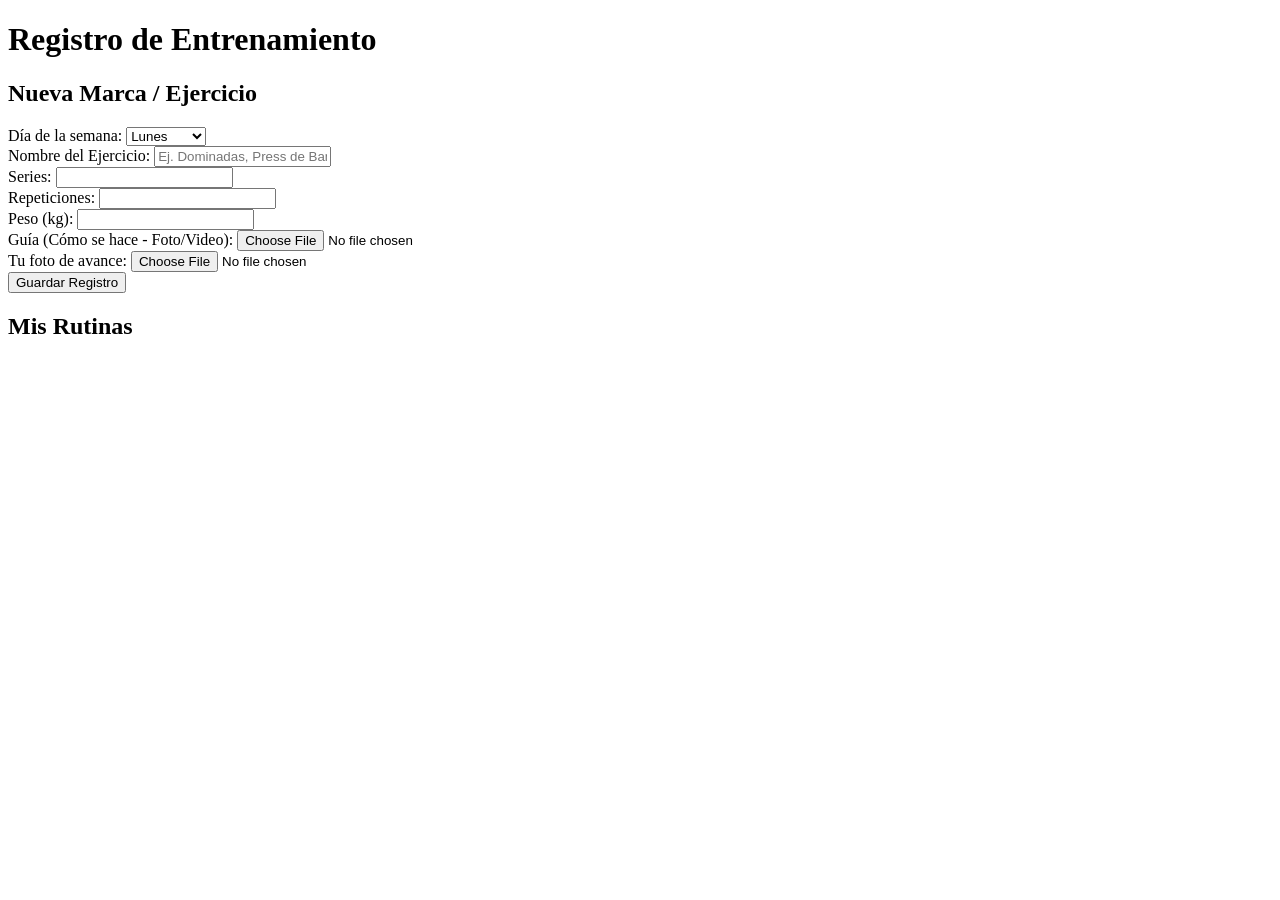
==== GYMTest1/index.html @ 265e3d38 "Crear index.html" ====
<!DOCTYPE html>
<html lang="es">
<head>
    <meta charset="UTF-8">
    <meta name="viewport" content="width=device-width, initial-scale=1.0">
    <title>Mi Diario de Entrenamiento</title>
    <link rel="stylesheet" href="style.css">
</head>
<body>
    <div class="container">
        <h1>Registro de Entrenamiento</h1>

        <!-- Formulario de Ingreso -->
        <section class="form-section">
            <h2>Nueva Marca / Ejercicio</h2>
            <form id="workout-form">
                <div class="input-group">
                    <label for="day">Día de la semana:</label>
                    <select id="day" required>
                        <option value="Lunes">Lunes</option>
                        <option value="Martes">Martes</option>
                        <option value="Miércoles">Miércoles</option>
                        <option value="Jueves">Jueves</option>
                        <option value="Viernes">Viernes</option>
                        <option value="Sábado">Sábado</option>
                        <option value="Domingo">Domingo</option>
                    </select>
                </div>
                
                <div class="input-group">
                    <label for="exercise">Nombre del Ejercicio:</label>
                    <input type="text" id="exercise" placeholder="Ej. Dominadas, Press de Banca..." required>
                </div>

                <div class="stats-group">
                    <div class="input-group">
                        <label for="sets">Series:</label>
                        <input type="number" id="sets" min="1" required>
                    </div>
                    <div class="input-group">
                        <label for="reps">Repeticiones:</label>
                        <input type="number" id="reps" min="1" required>
                    </div>
                    <div class="input-group">
                        <label for="weight">Peso (kg):</label>
                        <input type="number" id="weight" step="0.5" min="0" required>
                    </div>
                </div>

                <div class="media-group">
                    <div class="input-group">
                        <label for="guide-media">Guía (Cómo se hace - Foto/Video):</label>
                        <input type="file" id="guide-media" accept="image/*,video/*">
                    </div>
                    <div class="input-group">
                        <label for="progress-media">Tu foto de avance:</label>
                        <input type="file" id="progress-media" accept="image/*">
                    </div>
                </div>

                <button type="submit">Guardar Registro</button>
            </form>
        </section>

        <!-- Lista de Registros -->
        <section class="records-section">
            <h2>Mis Rutinas</h2>
            <div id="records-list" class="records-grid"></div>
        </section>
    </div>

    <script src="app.js"></script>
</body>
</html>
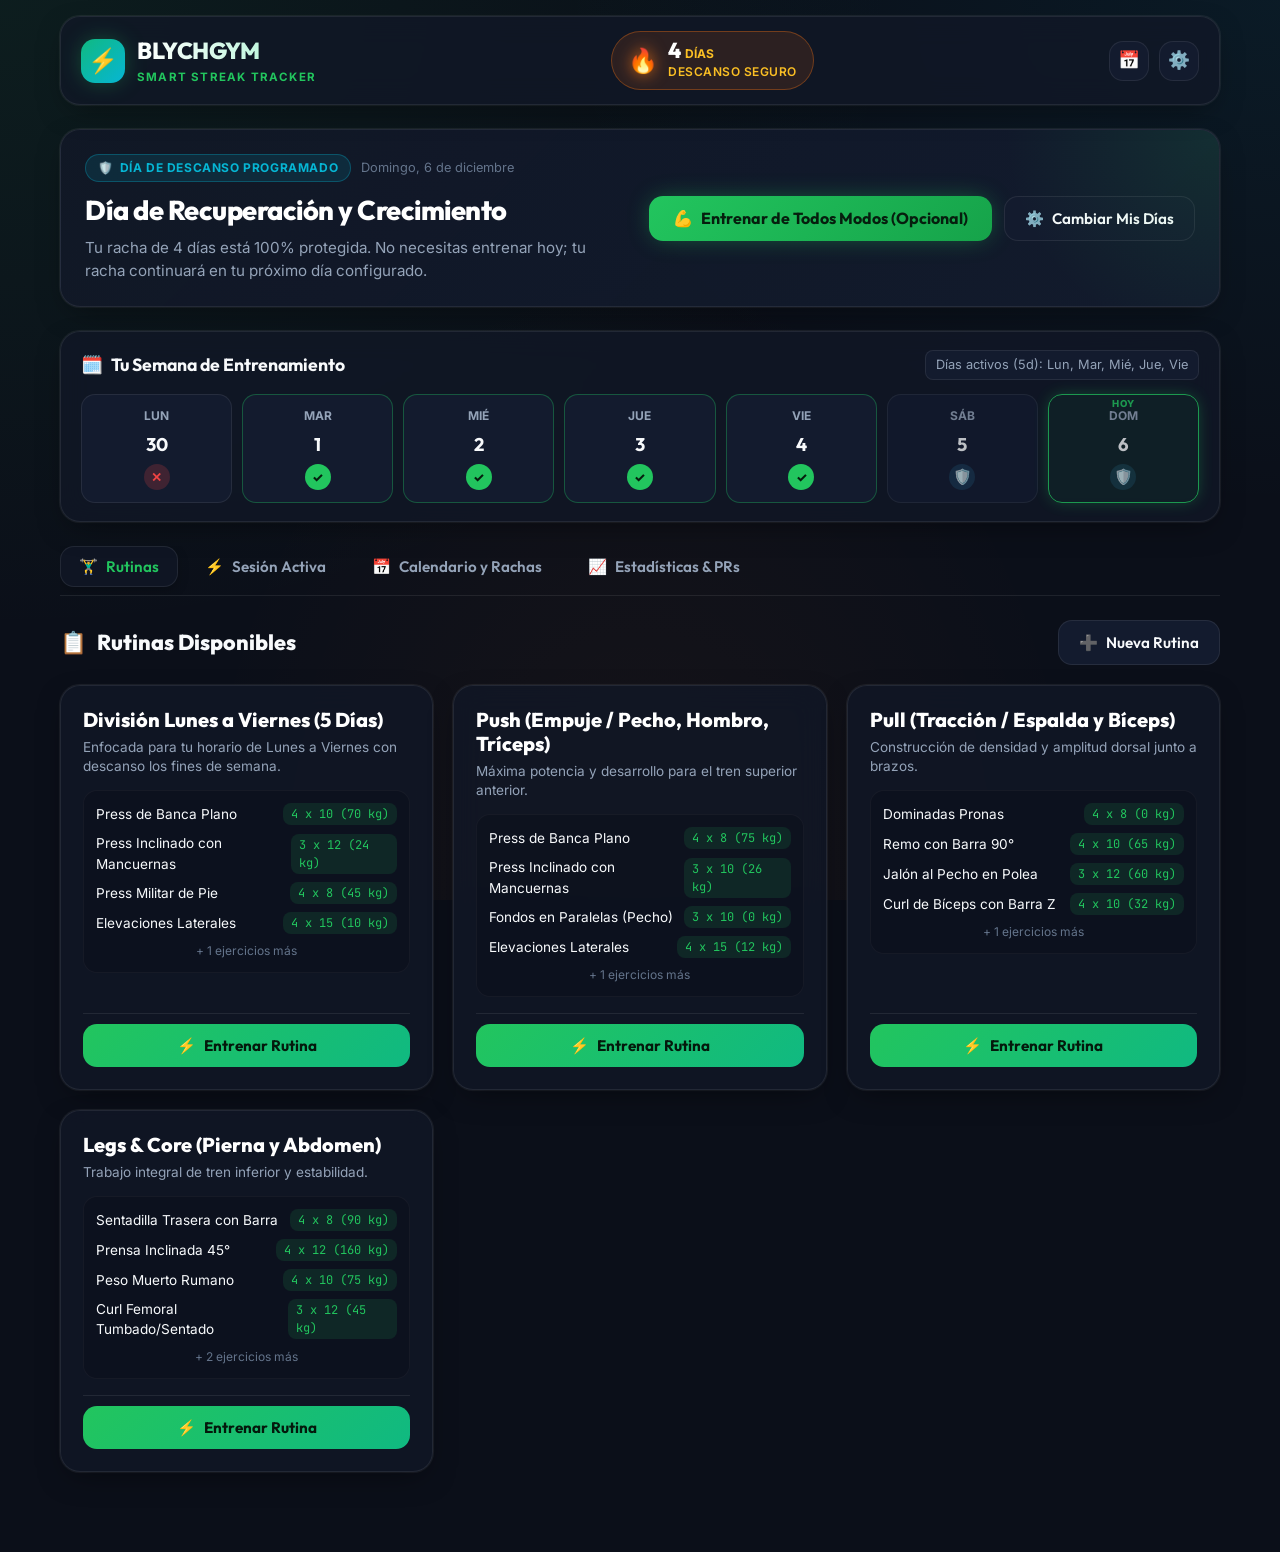
==== commit d4646da8: "Add files via upload" ====
--- a/GYMTest1/index.html
+++ b/GYMTest1/index.html
@@ -1,74 +1,571 @@
 <!DOCTYPE html>
 <html lang="es">
 <head>
-    <meta charset="UTF-8">
-    <meta name="viewport" content="width=device-width, initial-scale=1.0">
-    <title>Mi Diario de Entrenamiento</title>
-    <link rel="stylesheet" href="style.css">
+  <meta charset="UTF-8">
+  <meta name="viewport" content="width=device-width, initial-scale=1.0">
+  <title>BlychGym - Registro de Entrenamientos y Rachas Personalizadas</title>
+  <meta name="description" content="BlychGym: Tu app de seguimiento de entrenamientos con sistema de rachas inteligentes que solo cuentan tus días programados sin penalizar tus descansos.">
+  <meta name="theme-color" content="#0b0f19">
+
+  <!-- Estilos del Sistema de Diseño -->
+  <link rel="stylesheet" href="css/style.css">
+  <link rel="stylesheet" href="css/components.css">
 </head>
 <body>
-    <div class="container">
-        <h1>Registro de Entrenamiento</h1>
-
-        <!-- Formulario de Ingreso -->
-        <section class="form-section">
-            <h2>Nueva Marca / Ejercicio</h2>
-            <form id="workout-form">
-                <div class="input-group">
-                    <label for="day">Día de la semana:</label>
-                    <select id="day" required>
-                        <option value="Lunes">Lunes</option>
-                        <option value="Martes">Martes</option>
-                        <option value="Miércoles">Miércoles</option>
-                        <option value="Jueves">Jueves</option>
-                        <option value="Viernes">Viernes</option>
-                        <option value="Sábado">Sábado</option>
-                        <option value="Domingo">Domingo</option>
-                    </select>
-                </div>
-                
-                <div class="input-group">
-                    <label for="exercise">Nombre del Ejercicio:</label>
-                    <input type="text" id="exercise" placeholder="Ej. Dominadas, Press de Banca..." required>
-                </div>
-
-                <div class="stats-group">
-                    <div class="input-group">
-                        <label for="sets">Series:</label>
-                        <input type="number" id="sets" min="1" required>
-                    </div>
-                    <div class="input-group">
-                        <label for="reps">Repeticiones:</label>
-                        <input type="number" id="reps" min="1" required>
-                    </div>
-                    <div class="input-group">
-                        <label for="weight">Peso (kg):</label>
-                        <input type="number" id="weight" step="0.5" min="0" required>
-                    </div>
-                </div>
-
-                <div class="media-group">
-                    <div class="input-group">
-                        <label for="guide-media">Guía (Cómo se hace - Foto/Video):</label>
-                        <input type="file" id="guide-media" accept="image/*,video/*">
-                    </div>
-                    <div class="input-group">
-                        <label for="progress-media">Tu foto de avance:</label>
-                        <input type="file" id="progress-media" accept="image/*">
-                    </div>
-                </div>
-
-                <button type="submit">Guardar Registro</button>
-            </form>
-        </section>
-
-        <!-- Lista de Registros -->
-        <section class="records-section">
-            <h2>Mis Rutinas</h2>
-            <div id="records-list" class="records-grid"></div>
-        </section>
+
+  <div class="app-container">
+
+    <!-- ==========================================================================
+         Barra Superior de Navegación & Racha
+         ========================================================================== -->
+    <header class="header-bar">
+      <a href="#" class="brand-wrapper" id="brandHomeLink" title="BlychGym">
+        <div class="brand-icon">⚡</div>
+        <div>
+          <div class="brand-title">BLYCH<span style="color: var(--lime-primary);">GYM</span></div>
+          <div class="brand-tag">Smart Streak Tracker</div>
+        </div>
+      </a>
+
+      <!-- Widget de Racha Destacado -->
+      <div class="header-streak-badge" id="headerStreakBadge" title="Ver detalles de tu racha y días configurados">
+        <span class="flame-icon-animated">🔥</span>
+        <div style="display: flex; flex-direction: column; align-items: flex-start;">
+          <div style="display: flex; align-items: baseline; gap: 4px;">
+            <span class="streak-number" id="streakCountHeader">0</span>
+            <span style="font-size: 0.75rem; color: var(--fire-yellow); font-weight: 700;">DÍAS</span>
+          </div>
+          <span class="streak-label" id="streakLabelHeader">Racha Activa</span>
+        </div>
+      </div>
+
+      <!-- Botones de Acción Rápida -->
+      <div class="header-actions">
+        <button class="btn-icon" id="btnOpenScheduleModal" title="Configurar Horario de Entrenamiento">
+          📅
+        </button>
+        <button class="btn-icon" id="btnOpenSettingsModal" title="Ajustes y Respaldo de Datos">
+          ⚙️
+        </button>
+      </div>
+    </header>
+
+    <!-- ==========================================================================
+         Banner Hero: Estado del Día de Hoy
+         ========================================================================== -->
+    <section class="hero-status-banner" id="heroStatusBanner">
+      <div class="banner-grid">
+        <div>
+          <div class="today-meta">
+            <span class="badge-pill" id="todayStatusBadge">Cargando...</span>
+            <span style="font-size: 0.8rem; color: var(--text-muted);" id="todayDateReadable">--</span>
+          </div>
+          <h1 class="today-headline" id="todayHeadline">¡Prepárate para entrenar!</h1>
+          <p class="today-subtext" id="todayExplanation">
+            Tu racha se basa en tus días configurados. Los días de descanso no rompen tu racha.
+          </p>
+        </div>
+
+        <div class="banner-actions">
+          <button class="btn-primary" id="btnHeroQuickStart">
+            <span>⚡</span> Iniciar Entrenamiento de Hoy
+          </button>
+          <button class="btn-secondary" id="btnQuickConfigDays">
+            <span>⚙️</span> Cambiar Mis Días
+          </button>
+        </div>
+      </div>
+    </section>
+
+    <!-- ==========================================================================
+         Tira Semanal Dinámica (Weekly Glance)
+         ========================================================================== -->
+    <section class="week-strip-card">
+      <div class="week-strip-header">
+        <div class="week-title">
+          <span>🗓️</span> Tu Semana de Entrenamiento
+        </div>
+        <div class="week-schedule-info" id="weekScheduleInfo">
+          Configurado: Lun a Vie
+        </div>
+      </div>
+      <div class="week-days-grid" id="weekDaysContainer">
+        <!-- Renderizado dinámicamente por JavaScript -->
+      </div>
+    </section>
+
+    <!-- ==========================================================================
+         Pestañas Principales (Tabs)
+         ========================================================================== -->
+    <nav class="tabs-navigation" aria-label="Secciones de BlychGym">
+      <button class="tab-button active" data-tab="tab-routines">
+        <span>🏋️‍♂️</span> Rutinas
+      </button>
+      <button class="tab-button" data-tab="tab-active-session" id="tabBtnActiveSession">
+        <span>⚡</span> Sesión Activa <span id="activeSessionIndicator" style="display:none; color: var(--lime-primary);">●</span>
+      </button>
+      <button class="tab-button" data-tab="tab-calendar">
+        <span>📅</span> Calendario y Rachas
+      </button>
+      <button class="tab-button" data-tab="tab-stats">
+        <span>📈</span> Estadísticas & PRs
+      </button>
+    </nav>
+
+    <!-- ==========================================================================
+         VISTA 1: Rutinas y Catálogo
+         ========================================================================== -->
+    <main class="tab-panel active" id="tab-routines">
+      <div class="routines-header">
+        <h2 class="section-title"><span>📋</span> Rutinas Disponibles</h2>
+        <button class="btn-secondary" id="btnOpenNewRoutineModal">
+          <span>➕</span> Nueva Rutina
+        </button>
+      </div>
+
+      <div class="routines-grid" id="routinesContainer">
+        <!-- Rutinas inyectadas dinámicamente -->
+      </div>
+    </main>
+
+    <!-- ==========================================================================
+         VISTA 2: Modo Entrenamiento Activo (Live Session)
+         ========================================================================== -->
+    <section class="tab-panel" id="tab-active-session">
+      <div id="noActiveSessionView" style="text-align: center; padding: 60px 20px; background: var(--bg-card); border-radius: var(--radius-lg); border: 1px solid var(--border-glass);">
+        <div style="font-size: 3.5rem; margin-bottom: 12px;">🏋️</div>
+        <h2 style="font-family: var(--font-heading); font-size: 1.5rem; margin-bottom: 8px;">No hay ningún entrenamiento activo</h2>
+        <p style="color: var(--text-secondary); max-width: 480px; margin: 0 auto 20px auto;">
+          Selecciona una de tus rutinas o inicia una sesión libre para registrar tus series, pesos y sumar a tu racha de hoy.
+        </p>
+        <button class="btn-primary" id="btnStartQuickFreeSession">
+          <span>⚡</span> Comenzar Sesión Rápida
+        </button>
+      </div>
+
+      <div class="active-session-container" id="activeSessionView" style="display: none;">
+        <!-- Cabecera de la Sesión en Vivo -->
+        <div class="active-session-header">
+          <div class="active-session-title-wrap">
+            <span class="active-session-badge"><span>●</span> EN PROGRESO</span>
+            <h2 class="active-session-name" id="activeSessionRoutineName">Push Day</h2>
+          </div>
+
+          <div class="session-live-timer" id="sessionLiveTimerDisplay">
+            <span>⏱️</span> <span id="sessionTimerText">00:00</span>
+          </div>
+        </div>
+
+        <!-- Widget de Temporizador de Descanso (Rest Timer) -->
+        <div class="rest-timer-box" id="restTimerBox">
+          <div class="rest-timer-display">
+            <div style="font-size: 1.8rem;">⏳</div>
+            <div>
+              <div style="font-size: 0.75rem; color: var(--cyan-primary); font-weight: 700; text-transform: uppercase;">Descanso Entre Series</div>
+              <div class="rest-timer-val" id="restTimerDisplay">01:30</div>
+            </div>
+          </div>
+
+          <div class="rest-timer-controls">
+            <button class="btn-timer-preset" data-seconds="60">60s</button>
+            <button class="btn-timer-preset" data-seconds="90">90s</button>
+            <button class="btn-timer-preset" data-seconds="120">120s</button>
+            <button class="btn-secondary" id="btnStartRestTimer" style="padding: 6px 14px; font-size: 0.85rem;">
+              ▶️ Iniciar
+            </button>
+            <button class="btn-icon" id="btnSkipRestTimer" title="Saltar descanso" style="width: 34px; height: 34px;">
+              ⏹️
+            </button>
+            <button class="btn-icon" id="btnToggleSound" title="Sonido de alerta" style="width: 34px; height: 34px;">
+              🔔
+            </button>
+          </div>
+        </div>
+
+        <!-- Lista de Ejercicios de la Sesión -->
+        <div id="activeExercisesList" style="display: flex; flex-direction: column; gap: 16px;">
+          <!-- Inyectado por JS -->
+        </div>
+
+        <!-- Acciones Inferiores de Sesión Activa -->
+        <div class="active-session-bottom-bar">
+          <button class="btn-secondary" id="btnAddExerciseToSession">
+            <span>➕</span> Añadir Ejercicio a la Sesión
+          </button>
+          <div style="display: flex; gap: 10px;">
+            <button class="btn-secondary" id="btnCancelSession" style="color: var(--status-missed);">
+              Cancelar
+            </button>
+            <button class="btn-primary" id="btnFinishSession">
+              <span>🏆</span> Finalizar Entrenamiento
+            </button>
+          </div>
+        </div>
+      </div>
+    </section>
+
+    <!-- ==========================================================================
+         VISTA 3: Calendario Interactivo y Rachas
+         ========================================================================== -->
+    <section class="tab-panel" id="tab-calendar">
+      <!-- Tarjetas Resumen de Métricas -->
+      <div class="stats-summary-grid">
+        <div class="stat-card">
+          <div class="stat-icon-wrapper" style="background: var(--fire-soft); color: var(--fire-primary);">
+            🔥
+          </div>
+          <div class="stat-info">
+            <span class="stat-label">Racha Actual</span>
+            <span class="stat-value" id="statsCurrentStreak">0</span>
+            <span class="stat-subtext">Días programados consecutivos</span>
+          </div>
+        </div>
+
+        <div class="stat-card">
+          <div class="stat-icon-wrapper" style="background: rgba(234, 179, 8, 0.15); color: #eab308;">
+            🏆
+          </div>
+          <div class="stat-info">
+            <span class="stat-label">Récord Histórico</span>
+            <span class="stat-value" id="statsBestStreak">0</span>
+            <span class="stat-subtext">Mejor racha alcanzada</span>
+          </div>
+        </div>
+
+        <div class="stat-card">
+          <div class="stat-icon-wrapper" style="background: var(--lime-soft); color: var(--lime-primary);">
+            📊
+          </div>
+          <div class="stat-info">
+            <span class="stat-label">Cumplimiento (30D)</span>
+            <span class="stat-value" id="statsComplianceRate">0%</span>
+            <span class="stat-subtext">De tus días configurados</span>
+          </div>
+        </div>
+
+        <div class="stat-card">
+          <div class="stat-icon-wrapper" style="background: var(--cyan-soft); color: var(--cyan-primary);">
+            💪
+          </div>
+          <div class="stat-info">
+            <span class="stat-label">Total Sesiones</span>
+            <span class="stat-value" id="statsTotalSessions">0</span>
+            <span class="stat-subtext">Entrenamientos registrados</span>
+          </div>
+        </div>
+      </div>
+
+      <!-- Calendario Mensual -->
+      <div class="calendar-widget">
+        <div class="calendar-header">
+          <button class="calendar-nav-btn" id="btnPrevMonth" title="Mes Anterior">◀</button>
+          <div class="calendar-month-title" id="calendarMonthTitle">Septiembre 2026</div>
+          <button class="calendar-nav-btn" id="btnNextMonth" title="Mes Siguiente">▶</button>
+        </div>
+
+        <div class="calendar-weekdays-row">
+          <div class="calendar-weekday-th">Lun</div>
+          <div class="calendar-weekday-th">Mar</div>
+          <div class="calendar-weekday-th">Mié</div>
+          <div class="calendar-weekday-th">Jue</div>
+          <div class="calendar-weekday-th">Vie</div>
+          <div class="calendar-weekday-th">Sáb</div>
+          <div class="calendar-weekday-th">Dom</div>
+        </div>
+
+        <div class="calendar-days-grid" id="calendarDaysGrid">
+          <!-- Celdas del calendario inyectadas dinámicamente -->
+        </div>
+
+        <div class="calendar-legend">
+          <div class="legend-item">
+            <div class="legend-dot completed"></div>
+            <span>Entrenado</span>
+          </div>
+          <div class="legend-item">
+            <div class="legend-dot rest"></div>
+            <span>Descanso Programado (Protegido)</span>
+          </div>
+          <div class="legend-item">
+            <div class="legend-dot missed"></div>
+            <span>Día Programado No Asistido</span>
+          </div>
+          <div class="legend-item">
+            <div class="legend-dot today"></div>
+            <span>Hoy</span>
+          </div>
+        </div>
+      </div>
+
+      <!-- Historial Reciente de Sesiones -->
+      <div style="margin-top: 30px;">
+        <h3 class="section-title"><span>📜</span> Historial de Entrenamientos</h3>
+        <div class="history-feed" id="historyFeedContainer">
+          <!-- Inyectado por JS -->
+        </div>
+      </div>
+    </section>
+
+    <!-- ==========================================================================
+         VISTA 4: Estadísticas y Récords Personales (PRs)
+         ========================================================================== -->
+    <section class="tab-panel" id="tab-stats">
+      <div class="routines-header">
+        <h2 class="section-title"><span>🏆</span> Récords Personales (PRs)</h2>
+      </div>
+
+      <div class="routines-grid" id="prCardsContainer">
+        <!-- Renderizado dinámicamente -->
+      </div>
+
+      <div style="margin-top: 30px; background: var(--bg-card); border: 1px solid var(--border-glass); border-radius: var(--radius-lg); padding: 24px;">
+        <h3 style="font-family: var(--font-heading); font-size: 1.2rem; margin-bottom: 12px; color: var(--text-white);">
+          🛡️ Cómo Funciona la Protección de tu Racha
+        </h3>
+        <div style="color: var(--text-secondary); font-size: 0.92rem; line-height: 1.6; display: flex; flex-direction: column; gap: 10px;">
+          <p>
+            • <strong>Días de tu Horario:</strong> Tú marcas los días específicos de la semana que te comprometes a ir al gimnasio (ejemplo: <em>Lunes a Viernes</em>).
+          </p>
+          <p>
+            • <strong>Días de Descanso Protegidos:</strong> Cualquier día fuera de tu horario (ejemplo: <em>Sábado y Domingo</em>) es considerado un día de recuperación física. Tu racha se congela intacta y NO se pierde.
+          </p>
+          <p>
+            • <strong>Continuidad Consecutiva:</strong> Al entrenar el Viernes (Día 5) y luego volver el Lunes (Día 6), tu racha suma consecutivamente sin interrupción.
+          </p>
+          <p>
+            • <strong>Días Perdidos:</strong> Si llega un día configurado (ej. Miércoles) y termina el día sin registrar sesión, la racha se reinicia para mantenerte motivado y disciplinado.
+          </p>
+        </div>
+      </div>
+    </section>
+
+  </div> <!-- /app-container -->
+
+  <!-- ==========================================================================
+       MODAL 1: Configuración del Horario de Entrenamiento (Días Objetivo)
+       ========================================================================== -->
+  <div class="modal-overlay" id="modalSchedule">
+    <div class="modal-content">
+      <div class="modal-header">
+        <h2 class="modal-title"><span>📅</span> Configurar Horario</h2>
+        <button class="modal-close-btn" data-close-modal="modalSchedule">&times;</button>
+      </div>
+
+      <p style="font-size: 0.88rem; color: var(--text-secondary); margin-bottom: 16px;">
+        Selecciona los días de la semana que vas al gimnasio. Tu racha <strong>únicamente contará estos días consecutivos</strong> y los demás serán descanso protegido.
+      </p>
+
+      <form id="formScheduleSettings">
+        <div class="form-group">
+          <label class="form-label">Días de Entrenamiento Semanales</label>
+          <div class="days-selector-grid">
+            <div>
+              <input type="checkbox" id="day-1" class="day-pill-checkbox" value="1" checked>
+              <label for="day-1" class="day-pill-label">
+                <span class="day-pill-code">L</span>
+                <span class="day-pill-sub">Lun</span>
+              </label>
+            </div>
+            <div>
+              <input type="checkbox" id="day-2" class="day-pill-checkbox" value="2" checked>
+              <label for="day-2" class="day-pill-label">
+                <span class="day-pill-code">M</span>
+                <span class="day-pill-sub">Mar</span>
+              </label>
+            </div>
+            <div>
+              <input type="checkbox" id="day-3" class="day-pill-checkbox" value="3" checked>
+              <label for="day-3" class="day-pill-label">
+                <span class="day-pill-code">X</span>
+                <span class="day-pill-sub">Mié</span>
+              </label>
+            </div>
+            <div>
+              <input type="checkbox" id="day-4" class="day-pill-checkbox" value="4" checked>
+              <label for="day-4" class="day-pill-label">
+                <span class="day-pill-code">J</span>
+                <span class="day-pill-sub">Jue</span>
+              </label>
+            </div>
+            <div>
+              <input type="checkbox" id="day-5" class="day-pill-checkbox" value="5" checked>
+              <label for="day-5" class="day-pill-label">
+                <span class="day-pill-code">V</span>
+                <span class="day-pill-sub">Vie</span>
+              </label>
+            </div>
+            <div>
+              <input type="checkbox" id="day-6" class="day-pill-checkbox" value="6">
+              <label for="day-6" class="day-pill-label">
+                <span class="day-pill-code">S</span>
+                <span class="day-pill-sub">Sáb</span>
+              </label>
+            </div>
+            <div>
+              <input type="checkbox" id="day-7" class="day-pill-checkbox" value="7">
+              <label for="day-7" class="day-pill-label">
+                <span class="day-pill-code">D</span>
+                <span class="day-pill-sub">Dom</span>
+              </label>
+            </div>
+          </div>
+        </div>
+
+        <div style="display: flex; gap: 8px; margin-bottom: 20px;">
+          <button type="button" class="btn-secondary" id="btnPresetMonFri" style="font-size: 0.8rem; padding: 6px 10px;">
+            Lunes a Viernes (5d)
+          </button>
+          <button type="button" class="btn-secondary" id="btnPresetMonWedFri" style="font-size: 0.8rem; padding: 6px 10px;">
+            Lun - Mié - Vie (3d)
+          </button>
+          <button type="button" class="btn-secondary" id="btnPresetAllDays" style="font-size: 0.8rem; padding: 6px 10px;">
+            Todos los Días (7d)
+          </button>
+        </div>
+
+        <div style="display: flex; justify-content: flex-end; gap: 10px;">
+          <button type="button" class="btn-secondary" data-close-modal="modalSchedule">Cancelar</button>
+          <button type="submit" class="btn-primary">Guardar Horario</button>
+        </div>
+      </form>
     </div>
-
-    <script src="app.js"></script>
+  </div>
+
+  <!-- ==========================================================================
+       MODAL 2: Preferencias y Respaldo
+       ========================================================================== -->
+  <div class="modal-overlay" id="modalSettings">
+    <div class="modal-content">
+      <div class="modal-header">
+        <h2 class="modal-title"><span>⚙️</span> Ajustes & Datos</h2>
+        <button class="modal-close-btn" data-close-modal="modalSettings">&times;</button>
+      </div>
+
+      <div class="form-group">
+        <label class="form-label">Unidad de Peso</label>
+        <select class="form-select" id="selectWeightUnit">
+          <option value="kg">Kilogramos (kg)</option>
+          <option value="lbs">Libras (lbs)</option>
+        </select>
+      </div>
+
+      <div class="form-group">
+        <label class="form-label">Tiempo de Descanso Predeterminado</label>
+        <select class="form-select" id="selectDefaultRest">
+          <option value="60">60 segundos (1 min)</option>
+          <option value="90" selected>90 segundos (1.5 min)</option>
+          <option value="120">120 segundos (2 min)</option>
+          <option value="180">180 segundos (3 min)</option>
+        </select>
+      </div>
+
+      <div class="form-group">
+        <label class="form-label">Alertas Sonoras</label>
+        <div style="display: flex; align-items: center; gap: 10px;">
+          <input type="checkbox" id="checkSoundAlerts" checked style="width: 18px; height: 18px;">
+          <label for="checkSoundAlerts" style="font-size: 0.9rem; cursor: pointer;">Reproducir pitido al finalizar el descanso</label>
+        </div>
+      </div>
+
+      <hr style="border-color: var(--border-glass); margin: 20px 0;">
+
+      <h3 style="font-family: var(--font-heading); font-size: 1rem; margin-bottom: 12px;">Copia de Seguridad</h3>
+      <div style="display: flex; gap: 10px; flex-wrap: wrap; margin-bottom: 20px;">
+        <button class="btn-secondary" id="btnExportJson">
+          <span>💾</span> Exportar Datos (JSON)
+        </button>
+        <label class="btn-secondary" style="cursor: pointer;">
+          <span>📂</span> Importar Datos
+          <input type="file" id="fileImportJson" accept=".json" style="display: none;">
+        </label>
+        <button class="btn-secondary" id="btnResetData" style="color: var(--status-missed);">
+          <span>🗑️</span> Reiniciar Todo
+        </button>
+      </div>
+
+      <div style="display: flex; justify-content: flex-end;">
+        <button type="button" class="btn-primary" data-close-modal="modalSettings">Listo</button>
+      </div>
+    </div>
+  </div>
+
+  <!-- ==========================================================================
+       MODAL 3: Añadir Ejercicio a la Sesión / Catálogo
+       ========================================================================== -->
+  <div class="modal-overlay" id="modalAddExercise">
+    <div class="modal-content" style="max-width: 600px;">
+      <div class="modal-header">
+        <h2 class="modal-title"><span>💪</span> Biblioteca de Ejercicios</h2>
+        <button class="modal-close-btn" data-close-modal="modalAddExercise">&times;</button>
+      </div>
+
+      <div class="form-group">
+        <input type="text" id="exerciseSearchInput" class="form-input" placeholder="Buscar ejercicio por nombre...">
+      </div>
+
+      <div style="display: flex; gap: 6px; overflow-x: auto; padding-bottom: 8px; margin-bottom: 14px;" id="muscleFilterChips">
+        <button class="btn-secondary active" data-muscle="all" style="font-size: 0.75rem; padding: 4px 10px;">Todos</button>
+        <button class="btn-secondary" data-muscle="Pecho" style="font-size: 0.75rem; padding: 4px 10px;">Pecho</button>
+        <button class="btn-secondary" data-muscle="Espalda" style="font-size: 0.75rem; padding: 4px 10px;">Espalda</button>
+        <button class="btn-secondary" data-muscle="Piernas" style="font-size: 0.75rem; padding: 4px 10px;">Piernas</button>
+        <button class="btn-secondary" data-muscle="Hombros" style="font-size: 0.75rem; padding: 4px 10px;">Hombros</button>
+        <button class="btn-secondary" data-muscle="Bíceps" style="font-size: 0.75rem; padding: 4px 10px;">Bíceps</button>
+        <button class="btn-secondary" data-muscle="Tríceps" style="font-size: 0.75rem; padding: 4px 10px;">Tríceps</button>
+        <button class="btn-secondary" data-muscle="Core" style="font-size: 0.75rem; padding: 4px 10px;">Core</button>
+      </div>
+
+      <div style="max-height: 360px; overflow-y: auto; display: flex; flex-direction: column; gap: 8px;" id="exerciseCatalogueList">
+        <!-- Inyectado por JS -->
+      </div>
+    </div>
+  </div>
+
+  <!-- ==========================================================================
+       MODAL 4: Detalle de Sesión del Calendario
+       ========================================================================== -->
+  <div class="modal-overlay" id="modalSessionDetail">
+    <div class="modal-content">
+      <div class="modal-header">
+        <h2 class="modal-title" id="detailModalTitle">Detalle de Sesión</h2>
+        <button class="modal-close-btn" data-close-modal="modalSessionDetail">&times;</button>
+      </div>
+      <div id="detailModalContent">
+        <!-- Renderizado dinámico -->
+      </div>
+      <div style="display: flex; justify-content: flex-end; margin-top: 20px;">
+        <button class="btn-secondary" data-close-modal="modalSessionDetail">Cerrar</button>
+      </div>
+    </div>
+  </div>
+
+  <!-- ==========================================================================
+       MODAL 5: Celebración de Racha Incremental
+       ========================================================================== -->
+  <div class="modal-overlay" id="modalCelebration">
+    <div class="modal-content" style="max-width: 440px; text-align: center;">
+      <div class="streak-celebration-dialog">
+        <div class="celebration-flame">🔥</div>
+        <h2 style="font-family: var(--font-heading); font-size: 1.8rem; color: #fff;">¡RACHA AUMENTADA!</h2>
+        <div class="celebration-streak-count" id="celebrationStreakNumber">5</div>
+        <p style="color: var(--fire-yellow); font-weight: 700; text-transform: uppercase; letter-spacing: 1px;">
+          Días Programados Consecutivos
+        </p>
+        <p style="color: var(--text-secondary); font-size: 0.95rem;" id="celebrationMessage">
+          ¡Excelente disciplina! Tu horario de Lunes a Viernes sigue impecable.
+        </p>
+        <button class="btn-primary" data-close-modal="modalCelebration" style="width: 100%; margin-top: 10px;">
+          ¡A Seguir Rompiéndola! 💪
+        </button>
+      </div>
+    </div>
+  </div>
+
+  <!-- Contenedor de Alertas Toast -->
+  <div class="toast-container" id="toastContainer"></div>
+
+  <!-- Scripts de la Aplicación -->
+  <script src="js/streak.js"></script>
+  <script src="js/data.js"></script>
+  <script src="js/app.js"></script>
 </body>
 </html>
--- a/GYMTest1/css/style.css
+++ b/GYMTest1/css/style.css
@@ -0,0 +1,844 @@
+/* ==========================================================================
+   BlychGym - Dark Cyber-Athletic Design System
+   Paleta Obsidian, Acentos Neón Eléctrico (Lime/Cyan/Fire), Glassmorphism
+   ========================================================================== */
+
+@import url('https://fonts.googleapis.com/css2?family=Outfit:wght@400;500;600;700;800;900&family=Inter:wght@300;400;500;600;700&family=JetBrains+Mono:wght@500;700&display=swap');
+
+:root {
+  /* Paleta Base Oscura */
+  --bg-darkest: #06090f;
+  --bg-main: #0b0f19;
+  --bg-card: rgba(17, 24, 39, 0.78);
+  --bg-card-hover: rgba(26, 36, 58, 0.88);
+  --bg-surface: #131b2e;
+  --bg-input: #1a233a;
+
+  /* Bordes y Glassmorphism */
+  --border-glass: rgba(255, 255, 255, 0.08);
+  --border-glass-hover: rgba(34, 197, 94, 0.4);
+  --border-glass-active: rgba(6, 182, 212, 0.5);
+  --glass-blur: blur(14px);
+
+  /* Acentos de Energía Neón */
+  --lime-primary: #22c55e;
+  --lime-glow: rgba(34, 197, 94, 0.45);
+  --lime-soft: rgba(34, 197, 94, 0.12);
+  
+  --cyan-primary: #06b6d4;
+  --cyan-glow: rgba(6, 182, 212, 0.45);
+  --cyan-soft: rgba(6, 182, 212, 0.12);
+
+  /* Acento de Racha Fuego */
+  --fire-primary: #f97316;
+  --fire-glow: rgba(249, 115, 22, 0.5);
+  --fire-yellow: #fbbf24;
+  --fire-gradient: linear-gradient(135deg, #f97316 0%, #eab308 100%);
+  --fire-soft: rgba(249, 115, 22, 0.12);
+
+  /* Tipografía y Textos */
+  --text-primary: #f8fafc;
+  --text-secondary: #94a3b8;
+  --text-muted: #64748b;
+  --text-white: #ffffff;
+
+  /* Estados */
+  --status-completed: #22c55e;
+  --status-rest: #38bdf8;
+  --status-pending: #fbbf24;
+  --status-missed: #ef4444;
+
+  /* Fuentes */
+  --font-heading: 'Outfit', -apple-system, BlinkMacSystemFont, 'Segoe UI', Roboto, sans-serif;
+  --font-body: 'Inter', -apple-system, BlinkMacSystemFont, sans-serif;
+  --font-mono: 'JetBrains Mono', monospace;
+
+  /* Sombras y Luces */
+  --shadow-card: 0 10px 30px -10px rgba(0, 0, 0, 0.5), 0 0 1px 1px var(--border-glass);
+  --shadow-glow-lime: 0 0 25px -4px var(--lime-glow);
+  --shadow-glow-fire: 0 0 25px -4px var(--fire-glow);
+  --shadow-glow-cyan: 0 0 25px -4px var(--cyan-glow);
+
+  --radius-sm: 8px;
+  --radius-md: 14px;
+  --radius-lg: 20px;
+  --radius-full: 9999px;
+  
+  --transition-fast: 0.18s cubic-bezier(0.16, 1, 0.3, 1);
+  --transition-smooth: 0.3s cubic-bezier(0.16, 1, 0.3, 1);
+}
+
+/* Reset y Base */
+*, *::before, *::after {
+  box-sizing: border-box;
+  margin: 0;
+  padding: 0;
+}
+
+body {
+  font-family: var(--font-body);
+  background-color: var(--bg-main);
+  background-image: 
+    radial-gradient(at 0% 0%, rgba(34, 197, 94, 0.08) 0px, transparent 50%),
+    radial-gradient(at 100% 0%, rgba(6, 182, 212, 0.07) 0px, transparent 40%),
+    radial-gradient(at 50% 100%, rgba(249, 115, 22, 0.05) 0px, transparent 50%);
+  background-attachment: fixed;
+  color: var(--text-primary);
+  min-height: 100vh;
+  line-height: 1.5;
+  -webkit-font-smoothing: antialiased;
+  -moz-osx-font-smoothing: grayscale;
+  overflow-x: hidden;
+}
+
+/* Contenedor Principal */
+.app-container {
+  max-width: 1200px;
+  margin: 0 auto;
+  padding: 16px 20px 80px 20px;
+  display: flex;
+  flex-direction: column;
+  gap: 24px;
+}
+
+/* ==========================================================================
+   Header & Barra Superior
+   ========================================================================== */
+.header-bar {
+  display: flex;
+  align-items: center;
+  justify-content: space-between;
+  padding: 14px 20px;
+  background: var(--bg-card);
+  backdrop-filter: var(--glass-blur);
+  -webkit-backdrop-filter: var(--glass-blur);
+  border: 1px solid var(--border-glass);
+  border-radius: var(--radius-lg);
+  box-shadow: var(--shadow-card);
+  position: sticky;
+  top: 14px;
+  z-index: 50;
+}
+
+.brand-wrapper {
+  display: flex;
+  align-items: center;
+  gap: 12px;
+  text-decoration: none;
+}
+
+.brand-icon {
+  width: 44px;
+  height: 44px;
+  background: linear-gradient(135deg, #10b981 0%, #06b6d4 100%);
+  border-radius: var(--radius-md);
+  display: flex;
+  align-items: center;
+  justify-content: center;
+  font-size: 1.5rem;
+  box-shadow: var(--shadow-glow-lime);
+}
+
+.brand-title {
+  font-family: var(--font-heading);
+  font-size: 1.45rem;
+  font-weight: 800;
+  letter-spacing: -0.5px;
+  background: linear-gradient(90deg, #ffffff 0%, #a7f3d0 100%);
+  -webkit-background-clip: text;
+  -webkit-text-fill-color: transparent;
+}
+
+.brand-tag {
+  font-size: 0.72rem;
+  font-weight: 700;
+  text-transform: uppercase;
+  letter-spacing: 1.2px;
+  color: var(--lime-primary);
+}
+
+/* Widget de Racha en el Header */
+.header-streak-badge {
+  display: flex;
+  align-items: center;
+  gap: 10px;
+  padding: 8px 16px;
+  background: var(--fire-soft);
+  border: 1px solid rgba(249, 115, 22, 0.35);
+  border-radius: var(--radius-full);
+  cursor: pointer;
+  transition: all var(--transition-smooth);
+}
+
+.header-streak-badge:hover {
+  transform: translateY(-2px);
+  background: rgba(249, 115, 22, 0.2);
+  box-shadow: var(--shadow-glow-fire);
+}
+
+.flame-icon-animated {
+  font-size: 1.5rem;
+  display: inline-block;
+  animation: flameFlicker 1.8s infinite alternate ease-in-out;
+  filter: drop-shadow(0 0 8px rgba(249, 115, 22, 0.8));
+}
+
+@keyframes flameFlicker {
+  0% { transform: scale(1) rotate(-3deg); filter: drop-shadow(0 0 6px #f97316); }
+  50% { transform: scale(1.15) rotate(4deg); filter: drop-shadow(0 0 12px #fbbf24); }
+  100% { transform: scale(1.05) rotate(-2deg); filter: drop-shadow(0 0 9px #ef4444); }
+}
+
+.streak-number {
+  font-family: var(--font-heading);
+  font-size: 1.35rem;
+  font-weight: 800;
+  color: #fff;
+  line-height: 1;
+}
+
+.streak-label {
+  font-size: 0.75rem;
+  font-weight: 600;
+  text-transform: uppercase;
+  letter-spacing: 0.5px;
+  color: var(--fire-yellow);
+}
+
+/* Botones de acción del header */
+.header-actions {
+  display: flex;
+  align-items: center;
+  gap: 10px;
+}
+
+.btn-icon {
+  width: 40px;
+  height: 40px;
+  border-radius: var(--radius-md);
+  border: 1px solid var(--border-glass);
+  background: var(--bg-surface);
+  color: var(--text-secondary);
+  display: flex;
+  align-items: center;
+  justify-content: center;
+  cursor: pointer;
+  transition: all var(--transition-fast);
+  font-size: 1.1rem;
+}
+
+.btn-icon:hover {
+  background: var(--bg-card-hover);
+  color: var(--text-primary);
+  border-color: rgba(255, 255, 255, 0.2);
+  transform: translateY(-1px);
+}
+
+/* ==========================================================================
+   Banner Hero: Estado de Hoy y Selector de Horario
+   ========================================================================== */
+.hero-status-banner {
+  background: linear-gradient(135deg, rgba(17, 24, 39, 0.9) 0%, rgba(19, 27, 46, 0.95) 100%);
+  border: 1px solid var(--border-glass);
+  border-radius: var(--radius-lg);
+  padding: 24px;
+  position: relative;
+  overflow: hidden;
+  box-shadow: var(--shadow-card);
+}
+
+.hero-status-banner::after {
+  content: '';
+  position: absolute;
+  top: 0;
+  right: 0;
+  width: 250px;
+  height: 100%;
+  background: radial-gradient(circle at top right, rgba(34, 197, 94, 0.12), transparent 70%);
+  pointer-events: none;
+}
+
+.banner-grid {
+  display: grid;
+  grid-template-columns: 1fr auto;
+  gap: 20px;
+  align-items: center;
+}
+
+@media (max-width: 768px) {
+  .banner-grid {
+    grid-template-columns: 1fr;
+  }
+}
+
+.today-meta {
+  display: flex;
+  align-items: center;
+  gap: 10px;
+  margin-bottom: 8px;
+}
+
+.badge-pill {
+  padding: 4px 12px;
+  border-radius: var(--radius-full);
+  font-size: 0.75rem;
+  font-weight: 700;
+  text-transform: uppercase;
+  letter-spacing: 0.6px;
+  display: inline-flex;
+  align-items: center;
+  gap: 6px;
+}
+
+.badge-scheduled {
+  background: var(--lime-soft);
+  color: var(--lime-primary);
+  border: 1px solid rgba(34, 197, 94, 0.3);
+}
+
+.badge-rest {
+  background: var(--cyan-soft);
+  color: var(--cyan-primary);
+  border: 1px solid rgba(6, 182, 212, 0.3);
+}
+
+.badge-completed {
+  background: rgba(34, 197, 94, 0.2);
+  color: #4ade80;
+  border: 1px solid rgba(34, 197, 94, 0.4);
+}
+
+.today-headline {
+  font-family: var(--font-heading);
+  font-size: 1.7rem;
+  font-weight: 800;
+  letter-spacing: -0.5px;
+  margin-bottom: 6px;
+  color: var(--text-white);
+}
+
+.today-subtext {
+  color: var(--text-secondary);
+  font-size: 0.95rem;
+  max-width: 600px;
+}
+
+.banner-actions {
+  display: flex;
+  flex-wrap: wrap;
+  gap: 12px;
+}
+
+.btn-primary {
+  display: inline-flex;
+  align-items: center;
+  gap: 8px;
+  padding: 12px 24px;
+  border-radius: var(--radius-md);
+  font-family: var(--font-heading);
+  font-size: 1rem;
+  font-weight: 700;
+  background: linear-gradient(135deg, #22c55e 0%, #16a34a 100%);
+  color: #061e0e;
+  border: none;
+  cursor: pointer;
+  box-shadow: var(--shadow-glow-lime);
+  transition: all var(--transition-smooth);
+}
+
+.btn-primary:hover {
+  transform: translateY(-2px);
+  box-shadow: 0 0 30px rgba(34, 197, 94, 0.6);
+  background: linear-gradient(135deg, #4ade80 0%, #22c55e 100%);
+}
+
+.btn-secondary {
+  display: inline-flex;
+  align-items: center;
+  gap: 8px;
+  padding: 12px 20px;
+  border-radius: var(--radius-md);
+  font-family: var(--font-heading);
+  font-size: 0.95rem;
+  font-weight: 600;
+  background: var(--bg-surface);
+  color: var(--text-primary);
+  border: 1px solid var(--border-glass);
+  cursor: pointer;
+  transition: all var(--transition-fast);
+}
+
+.btn-secondary:hover {
+  background: var(--bg-card-hover);
+  border-color: rgba(255, 255, 255, 0.2);
+  transform: translateY(-1px);
+}
+
+/* ==========================================================================
+   Tira Semanal Interactiva (Weekly Strip)
+   ========================================================================== */
+.week-strip-card {
+  background: var(--bg-card);
+  backdrop-filter: var(--glass-blur);
+  border: 1px solid var(--border-glass);
+  border-radius: var(--radius-lg);
+  padding: 18px 20px;
+  box-shadow: var(--shadow-card);
+}
+
+.week-strip-header {
+  display: flex;
+  align-items: center;
+  justify-content: space-between;
+  margin-bottom: 14px;
+}
+
+.week-title {
+  font-family: var(--font-heading);
+  font-size: 1.1rem;
+  font-weight: 700;
+  display: flex;
+  align-items: center;
+  gap: 8px;
+}
+
+.week-schedule-info {
+  font-size: 0.8rem;
+  color: var(--text-secondary);
+  background: var(--bg-surface);
+  padding: 4px 10px;
+  border-radius: var(--radius-sm);
+  border: 1px solid var(--border-glass);
+}
+
+.week-days-grid {
+  display: grid;
+  grid-template-columns: repeat(7, 1fr);
+  gap: 10px;
+}
+
+@media (max-width: 600px) {
+  .week-days-grid {
+    gap: 6px;
+  }
+}
+
+.week-day-cell {
+  background: var(--bg-surface);
+  border: 1px solid var(--border-glass);
+  border-radius: var(--radius-md);
+  padding: 12px 6px;
+  display: flex;
+  flex-direction: column;
+  align-items: center;
+  gap: 6px;
+  transition: all var(--transition-fast);
+  text-align: center;
+  position: relative;
+  overflow: hidden;
+}
+
+.week-day-cell.is-today {
+  border-color: var(--lime-primary);
+  box-shadow: 0 0 16px -2px var(--lime-glow);
+  background: rgba(34, 197, 94, 0.08);
+}
+
+.week-day-cell.is-today::before {
+  content: 'HOY';
+  position: absolute;
+  top: 2px;
+  font-size: 0.6rem;
+  font-weight: 800;
+  color: var(--lime-primary);
+  letter-spacing: 0.5px;
+}
+
+.week-day-name {
+  font-size: 0.75rem;
+  font-weight: 700;
+  color: var(--text-secondary);
+  text-transform: uppercase;
+}
+
+.week-day-number {
+  font-family: var(--font-heading);
+  font-size: 1.15rem;
+  font-weight: 700;
+}
+
+.week-day-status-icon {
+  width: 26px;
+  height: 26px;
+  border-radius: 50%;
+  display: flex;
+  align-items: center;
+  justify-content: center;
+  font-size: 0.8rem;
+  font-weight: 800;
+}
+
+/* Estados de la semana */
+.status-completed-cell .week-day-status-icon {
+  background: var(--status-completed);
+  color: #061e0e;
+}
+.status-completed-cell {
+  border-color: rgba(34, 197, 94, 0.35);
+}
+
+.status-rest-cell .week-day-status-icon {
+  background: rgba(56, 189, 248, 0.15);
+  color: var(--status-rest);
+  font-size: 0.95rem;
+}
+.status-rest-cell {
+  opacity: 0.75;
+}
+
+.status-pending-cell .week-day-status-icon {
+  background: rgba(251, 191, 36, 0.2);
+  color: var(--status-pending);
+  animation: pulseWait 1.5s infinite alternate;
+}
+@keyframes pulseWait {
+  0% { transform: scale(0.9); }
+  100% { transform: scale(1.15); }
+}
+
+.status-missed-cell .week-day-status-icon {
+  background: rgba(239, 68, 68, 0.2);
+  color: var(--status-missed);
+}
+
+.status-upcoming-cell .week-day-status-icon {
+  background: rgba(255, 255, 255, 0.05);
+  color: var(--text-muted);
+}
+
+/* ==========================================================================
+   Pestañas Principales (Tabs)
+   ========================================================================== */
+.tabs-navigation {
+  display: flex;
+  gap: 8px;
+  border-bottom: 1px solid var(--border-glass);
+  padding-bottom: 8px;
+  overflow-x: auto;
+}
+
+.tab-button {
+  display: inline-flex;
+  align-items: center;
+  gap: 8px;
+  padding: 10px 18px;
+  border-radius: var(--radius-md);
+  background: transparent;
+  border: 1px solid transparent;
+  color: var(--text-secondary);
+  font-family: var(--font-heading);
+  font-size: 0.95rem;
+  font-weight: 600;
+  cursor: pointer;
+  transition: all var(--transition-fast);
+  white-space: nowrap;
+}
+
+.tab-button:hover {
+  color: var(--text-primary);
+  background: rgba(255, 255, 255, 0.04);
+}
+
+.tab-button.active {
+  background: var(--bg-card);
+  color: var(--lime-primary);
+  border-color: var(--border-glass);
+  box-shadow: 0 4px 12px rgba(0, 0, 0, 0.2);
+}
+
+/* ==========================================================================
+   Vistas (Tab Panels)
+   ========================================================================== */
+.tab-panel {
+  display: none;
+  animation: fadeIn 0.25s ease-out;
+}
+
+.tab-panel.active {
+  display: block;
+}
+
+@keyframes fadeIn {
+  from { opacity: 0; transform: translateY(6px); }
+  to { opacity: 1; transform: translateY(0); }
+}
+
+/* ==========================================================================
+   Sección de Métricas / Tarjetas Resumen
+   ========================================================================== */
+.stats-summary-grid {
+  display: grid;
+  grid-template-columns: repeat(auto-fit, minmax(220px, 1fr));
+  gap: 16px;
+  margin-bottom: 24px;
+}
+
+.stat-card {
+  background: var(--bg-card);
+  backdrop-filter: var(--glass-blur);
+  border: 1px solid var(--border-glass);
+  border-radius: var(--radius-lg);
+  padding: 20px;
+  display: flex;
+  align-items: center;
+  gap: 16px;
+  box-shadow: var(--shadow-card);
+}
+
+.stat-icon-wrapper {
+  width: 52px;
+  height: 52px;
+  border-radius: var(--radius-md);
+  display: flex;
+  align-items: center;
+  justify-content: center;
+  font-size: 1.6rem;
+}
+
+.stat-info {
+  display: flex;
+  flex-direction: column;
+}
+
+.stat-label {
+  font-size: 0.8rem;
+  font-weight: 600;
+  text-transform: uppercase;
+  letter-spacing: 0.5px;
+  color: var(--text-secondary);
+}
+
+.stat-value {
+  font-family: var(--font-heading);
+  font-size: 1.6rem;
+  font-weight: 800;
+  color: var(--text-white);
+  line-height: 1.1;
+}
+
+.stat-subtext {
+  font-size: 0.75rem;
+  color: var(--text-muted);
+  margin-top: 2px;
+}
+
+/* ==========================================================================
+   Modales y Diálogos
+   ========================================================================== */
+.modal-overlay {
+  position: fixed;
+  inset: 0;
+  background: rgba(4, 7, 14, 0.82);
+  backdrop-filter: blur(8px);
+  -webkit-backdrop-filter: blur(8px);
+  display: none;
+  align-items: center;
+  justify-content: center;
+  z-index: 1000;
+  padding: 16px;
+}
+
+.modal-overlay.active {
+  display: flex;
+  animation: modalFadeIn 0.25s cubic-bezier(0.16, 1, 0.3, 1);
+}
+
+@keyframes modalFadeIn {
+  from { opacity: 0; }
+  to { opacity: 1; }
+}
+
+.modal-content {
+  background: #111827;
+  border: 1px solid rgba(255, 255, 255, 0.12);
+  border-radius: var(--radius-lg);
+  max-width: 540px;
+  width: 100%;
+  max-height: 90vh;
+  overflow-y: auto;
+  box-shadow: 0 25px 50px -12px rgba(0, 0, 0, 0.7);
+  padding: 24px;
+  position: relative;
+  animation: modalScaleIn 0.25s cubic-bezier(0.16, 1, 0.3, 1);
+}
+
+@keyframes modalScaleIn {
+  from { transform: scale(0.95); opacity: 0; }
+  to { transform: scale(1); opacity: 1; }
+}
+
+.modal-header {
+  display: flex;
+  align-items: center;
+  justify-content: space-between;
+  margin-bottom: 20px;
+}
+
+.modal-title {
+  font-family: var(--font-heading);
+  font-size: 1.35rem;
+  font-weight: 800;
+  color: var(--text-white);
+  display: flex;
+  align-items: center;
+  gap: 10px;
+}
+
+.modal-close-btn {
+  background: transparent;
+  border: none;
+  color: var(--text-secondary);
+  font-size: 1.5rem;
+  cursor: pointer;
+  padding: 4px;
+  border-radius: var(--radius-sm);
+  line-height: 1;
+  transition: all var(--transition-fast);
+}
+
+.modal-close-btn:hover {
+  color: var(--text-white);
+  background: var(--bg-surface);
+}
+
+/* Form Groups & Controles */
+.form-group {
+  margin-bottom: 18px;
+}
+
+.form-label {
+  display: block;
+  font-size: 0.85rem;
+  font-weight: 600;
+  color: var(--text-secondary);
+  margin-bottom: 8px;
+}
+
+.form-input, .form-select {
+  width: 100%;
+  padding: 10px 14px;
+  background: var(--bg-input);
+  border: 1px solid var(--border-glass);
+  border-radius: var(--radius-md);
+  color: var(--text-primary);
+  font-family: var(--font-body);
+  font-size: 0.95rem;
+  transition: all var(--transition-fast);
+}
+
+.form-input:focus, .form-select:focus {
+  outline: none;
+  border-color: var(--lime-primary);
+  box-shadow: 0 0 0 2px var(--lime-soft);
+}
+
+/* ==========================================================================
+   Selector de Días de la Semana (Píldoras)
+   ========================================================================== */
+.days-selector-grid {
+  display: grid;
+  grid-template-columns: repeat(7, 1fr);
+  gap: 8px;
+  margin-top: 8px;
+}
+
+.day-pill-checkbox {
+  display: none;
+}
+
+.day-pill-label {
+  display: flex;
+  flex-direction: column;
+  align-items: center;
+  justify-content: center;
+  padding: 12px 6px;
+  background: var(--bg-surface);
+  border: 1px solid var(--border-glass);
+  border-radius: var(--radius-md);
+  cursor: pointer;
+  user-select: none;
+  transition: all var(--transition-fast);
+  font-family: var(--font-heading);
+}
+
+.day-pill-label .day-pill-code {
+  font-size: 1rem;
+  font-weight: 800;
+  color: var(--text-secondary);
+}
+
+.day-pill-label .day-pill-sub {
+  font-size: 0.65rem;
+  color: var(--text-muted);
+  text-transform: uppercase;
+  margin-top: 2px;
+}
+
+.day-pill-checkbox:checked + .day-pill-label {
+  background: var(--lime-soft);
+  border-color: var(--lime-primary);
+  box-shadow: var(--shadow-glow-lime);
+}
+
+.day-pill-checkbox:checked + .day-pill-label .day-pill-code {
+  color: var(--lime-primary);
+}
+
+.day-pill-checkbox:checked + .day-pill-label .day-pill-sub {
+  color: #86efac;
+}
+
+/* Toast Notifications */
+.toast-container {
+  position: fixed;
+  bottom: 24px;
+  right: 24px;
+  z-index: 2000;
+  display: flex;
+  flex-direction: column;
+  gap: 10px;
+  pointer-events: none;
+}
+
+.toast {
+  background: #1e293b;
+  border: 1px solid var(--border-glass);
+  border-radius: var(--radius-md);
+  padding: 12px 20px;
+  color: var(--text-primary);
+  font-size: 0.9rem;
+  font-weight: 600;
+  display: flex;
+  align-items: center;
+  gap: 10px;
+  box-shadow: 0 10px 25px rgba(0,0,0,0.5);
+  pointer-events: auto;
+  animation: toastSlideUp 0.3s ease-out;
+}
+
+.toast.success {
+  border-left: 4px solid var(--lime-primary);
+}
+
+.toast.fire {
+  border-left: 4px solid var(--fire-primary);
+}
+
+.toast.info {
+  border-left: 4px solid var(--cyan-primary);
+}
+
+@keyframes toastSlideUp {
+  from { transform: translateY(20px); opacity: 0; }
+  to { transform: translateY(0); opacity: 1; }
+}
--- a/GYMTest1/css/components.css
+++ b/GYMTest1/css/components.css
@@ -0,0 +1,628 @@
+/* ==========================================================================
+   BlychGym - Componentes UI Especializados
+   Tarjetas de Rutinas, Modo Sesión Activa, Rest Timer, Calendario y PRs
+   ========================================================================== */
+
+/* ==========================================================================
+   Tarjetas de Rutinas
+   ========================================================================== */
+.routines-header {
+  display: flex;
+  align-items: center;
+  justify-content: space-between;
+  margin-bottom: 20px;
+}
+
+.section-title {
+  font-family: var(--font-heading);
+  font-size: 1.35rem;
+  font-weight: 800;
+  display: flex;
+  align-items: center;
+  gap: 10px;
+}
+
+.routines-grid {
+  display: grid;
+  grid-template-columns: repeat(auto-fill, minmax(320px, 1fr));
+  gap: 20px;
+}
+
+.routine-card {
+  background: var(--bg-card);
+  backdrop-filter: var(--glass-blur);
+  border: 1px solid var(--border-glass);
+  border-radius: var(--radius-lg);
+  padding: 22px;
+  display: flex;
+  flex-direction: column;
+  justify-content: space-between;
+  gap: 16px;
+  transition: all var(--transition-smooth);
+  box-shadow: var(--shadow-card);
+  position: relative;
+  overflow: hidden;
+}
+
+.routine-card:hover {
+  border-color: var(--border-glass-hover);
+  transform: translateY(-3px);
+  box-shadow: 0 14px 30px -10px rgba(0, 0, 0, 0.6), 0 0 20px -5px var(--lime-glow);
+}
+
+.routine-card-header {
+  display: flex;
+  justify-content: space-between;
+  align-items: flex-start;
+  gap: 12px;
+}
+
+.routine-name {
+  font-family: var(--font-heading);
+  font-size: 1.25rem;
+  font-weight: 800;
+  color: var(--text-white);
+  line-height: 1.2;
+}
+
+.routine-desc {
+  font-size: 0.85rem;
+  color: var(--text-secondary);
+  margin-top: 6px;
+  line-height: 1.4;
+}
+
+.routine-exercises-list {
+  display: flex;
+  flex-direction: column;
+  gap: 8px;
+  background: rgba(10, 15, 26, 0.5);
+  border-radius: var(--radius-md);
+  padding: 12px;
+  border: 1px solid rgba(255, 255, 255, 0.04);
+}
+
+.routine-exercise-item {
+  display: flex;
+  justify-content: space-between;
+  align-items: center;
+  font-size: 0.85rem;
+  color: var(--text-primary);
+}
+
+.routine-exercise-meta {
+  font-family: var(--font-mono);
+  font-size: 0.75rem;
+  color: var(--lime-primary);
+  background: var(--lime-soft);
+  padding: 2px 8px;
+  border-radius: var(--radius-sm);
+}
+
+.routine-card-footer {
+  display: flex;
+  align-items: center;
+  justify-content: space-between;
+  padding-top: 10px;
+  border-top: 1px solid var(--border-glass);
+}
+
+.btn-start-routine {
+  width: 100%;
+  display: inline-flex;
+  align-items: center;
+  justify-content: center;
+  gap: 8px;
+  padding: 12px;
+  border-radius: var(--radius-md);
+  font-family: var(--font-heading);
+  font-weight: 700;
+  font-size: 0.95rem;
+  background: linear-gradient(135deg, #22c55e 0%, #10b981 100%);
+  color: #04190c;
+  border: none;
+  cursor: pointer;
+  transition: all var(--transition-fast);
+}
+
+.btn-start-routine:hover {
+  box-shadow: var(--shadow-glow-lime);
+  transform: translateY(-1px);
+}
+
+/* ==========================================================================
+   Modo Entrenamiento Activo (Live Session)
+   ========================================================================== */
+.active-session-container {
+  display: flex;
+  flex-direction: column;
+  gap: 20px;
+}
+
+.active-session-header {
+  background: linear-gradient(135deg, #131b2e 0%, #0f172a 100%);
+  border: 1px solid var(--lime-glow);
+  border-radius: var(--radius-lg);
+  padding: 20px 24px;
+  display: flex;
+  align-items: center;
+  justify-content: space-between;
+  flex-wrap: wrap;
+  gap: 16px;
+  box-shadow: var(--shadow-glow-lime);
+}
+
+.active-session-title-wrap {
+  display: flex;
+  flex-direction: column;
+}
+
+.active-session-badge {
+  font-size: 0.75rem;
+  font-weight: 800;
+  text-transform: uppercase;
+  letter-spacing: 1px;
+  color: var(--lime-primary);
+  display: inline-flex;
+  align-items: center;
+  gap: 6px;
+}
+
+.active-session-name {
+  font-family: var(--font-heading);
+  font-size: 1.5rem;
+  font-weight: 800;
+  color: #fff;
+}
+
+.session-live-timer {
+  font-family: var(--font-mono);
+  font-size: 2rem;
+  font-weight: 700;
+  color: var(--lime-primary);
+  background: rgba(0, 0, 0, 0.4);
+  padding: 6px 18px;
+  border-radius: var(--radius-md);
+  border: 1px solid var(--lime-soft);
+  letter-spacing: 1px;
+  display: flex;
+  align-items: center;
+  gap: 10px;
+}
+
+/* Rest Timer Widget Flotante / Embebido */
+.rest-timer-box {
+  background: var(--bg-card);
+  border: 1px solid var(--cyan-glow);
+  border-radius: var(--radius-lg);
+  padding: 16px 20px;
+  display: flex;
+  align-items: center;
+  justify-content: space-between;
+  flex-wrap: wrap;
+  gap: 14px;
+  box-shadow: var(--shadow-glow-cyan);
+}
+
+.rest-timer-display {
+  display: flex;
+  align-items: center;
+  gap: 14px;
+}
+
+.rest-timer-val {
+  font-family: var(--font-mono);
+  font-size: 2.2rem;
+  font-weight: 800;
+  color: var(--cyan-primary);
+  line-height: 1;
+}
+
+.rest-timer-controls {
+  display: flex;
+  align-items: center;
+  gap: 8px;
+}
+
+.btn-timer-preset {
+  padding: 6px 12px;
+  font-size: 0.8rem;
+  font-weight: 700;
+  background: var(--bg-surface);
+  color: var(--cyan-primary);
+  border: 1px solid var(--border-glass);
+  border-radius: var(--radius-sm);
+  cursor: pointer;
+  transition: all var(--transition-fast);
+}
+
+.btn-timer-preset:hover {
+  background: var(--cyan-soft);
+  border-color: var(--cyan-primary);
+}
+
+/* Tarjeta de Ejercicio en Entrenamiento */
+.exercise-workout-card {
+  background: var(--bg-card);
+  backdrop-filter: var(--glass-blur);
+  border: 1px solid var(--border-glass);
+  border-radius: var(--radius-lg);
+  padding: 20px;
+  display: flex;
+  flex-direction: column;
+  gap: 14px;
+  box-shadow: var(--shadow-card);
+}
+
+.exercise-workout-header {
+  display: flex;
+  align-items: center;
+  justify-content: space-between;
+}
+
+.exercise-title-wrap {
+  display: flex;
+  align-items: center;
+  gap: 10px;
+}
+
+.exercise-title {
+  font-family: var(--font-heading);
+  font-size: 1.2rem;
+  font-weight: 700;
+  color: var(--text-white);
+}
+
+.sets-table {
+  width: 100%;
+  border-collapse: collapse;
+  text-align: center;
+}
+
+.sets-table th {
+  font-size: 0.75rem;
+  font-weight: 700;
+  text-transform: uppercase;
+  color: var(--text-muted);
+  padding: 6px 8px;
+  border-bottom: 1px solid var(--border-glass);
+}
+
+.sets-table td {
+  padding: 8px;
+  border-bottom: 1px solid rgba(255, 255, 255, 0.04);
+}
+
+.set-row.is-done {
+  background: rgba(34, 197, 94, 0.07);
+}
+
+.set-number-badge {
+  font-family: var(--font-mono);
+  font-size: 0.85rem;
+  font-weight: 700;
+  color: var(--text-secondary);
+}
+
+.set-input-quick {
+  width: 70px;
+  text-align: center;
+  padding: 6px 8px;
+  background: var(--bg-input);
+  border: 1px solid var(--border-glass);
+  border-radius: var(--radius-sm);
+  color: var(--text-white);
+  font-family: var(--font-mono);
+  font-weight: 600;
+  font-size: 0.95rem;
+}
+
+.set-input-quick:focus {
+  outline: none;
+  border-color: var(--lime-primary);
+}
+
+.set-check-btn {
+  width: 34px;
+  height: 34px;
+  border-radius: var(--radius-sm);
+  border: 1px solid var(--border-glass);
+  background: var(--bg-surface);
+  color: var(--text-muted);
+  cursor: pointer;
+  display: inline-flex;
+  align-items: center;
+  justify-content: center;
+  font-size: 1.1rem;
+  transition: all var(--transition-fast);
+}
+
+.set-check-btn.checked {
+  background: var(--lime-primary);
+  color: #04190c;
+  border-color: var(--lime-primary);
+  box-shadow: 0 0 12px var(--lime-glow);
+}
+
+.exercise-footer-actions {
+  display: flex;
+  align-items: center;
+  justify-content: space-between;
+  padding-top: 6px;
+}
+
+.btn-add-set {
+  background: transparent;
+  border: 1px dashed var(--border-glass);
+  color: var(--text-secondary);
+  padding: 6px 14px;
+  border-radius: var(--radius-sm);
+  font-size: 0.82rem;
+  font-weight: 600;
+  cursor: pointer;
+  transition: all var(--transition-fast);
+}
+
+.btn-add-set:hover {
+  border-color: var(--lime-primary);
+  color: var(--lime-primary);
+}
+
+/* Barra de acciones de sesión activa */
+.active-session-bottom-bar {
+  display: flex;
+  align-items: center;
+  justify-content: space-between;
+  flex-wrap: wrap;
+  gap: 12px;
+  padding: 16px 20px;
+  background: var(--bg-card);
+  border: 1px solid var(--border-glass);
+  border-radius: var(--radius-lg);
+}
+
+/* ==========================================================================
+   Calendario Mensual Interactivo y Rachas
+   ========================================================================== */
+.calendar-widget {
+  background: var(--bg-card);
+  backdrop-filter: var(--glass-blur);
+  border: 1px solid var(--border-glass);
+  border-radius: var(--radius-lg);
+  padding: 24px;
+  box-shadow: var(--shadow-card);
+}
+
+.calendar-header {
+  display: flex;
+  align-items: center;
+  justify-content: space-between;
+  margin-bottom: 20px;
+}
+
+.calendar-month-title {
+  font-family: var(--font-heading);
+  font-size: 1.3rem;
+  font-weight: 800;
+  color: var(--text-white);
+  text-transform: capitalize;
+}
+
+.calendar-nav-btn {
+  width: 36px;
+  height: 36px;
+  border-radius: var(--radius-sm);
+  border: 1px solid var(--border-glass);
+  background: var(--bg-surface);
+  color: var(--text-primary);
+  cursor: pointer;
+  display: flex;
+  align-items: center;
+  justify-content: center;
+  font-size: 1.1rem;
+  transition: all var(--transition-fast);
+}
+
+.calendar-nav-btn:hover {
+  background: var(--bg-card-hover);
+  border-color: rgba(255, 255, 255, 0.2);
+}
+
+.calendar-weekdays-row {
+  display: grid;
+  grid-template-columns: repeat(7, 1fr);
+  text-align: center;
+  margin-bottom: 8px;
+}
+
+.calendar-weekday-th {
+  font-size: 0.8rem;
+  font-weight: 700;
+  color: var(--text-muted);
+  text-transform: uppercase;
+  padding: 8px 0;
+}
+
+.calendar-days-grid {
+  display: grid;
+  grid-template-columns: repeat(7, 1fr);
+  gap: 6px;
+}
+
+.cal-day-cell {
+  aspect-ratio: 1 / 1;
+  background: var(--bg-surface);
+  border: 1px solid var(--border-glass);
+  border-radius: var(--radius-md);
+  padding: 6px;
+  display: flex;
+  flex-direction: column;
+  justify-content: space-between;
+  align-items: center;
+  cursor: pointer;
+  transition: all var(--transition-fast);
+  position: relative;
+}
+
+.cal-day-cell:hover {
+  border-color: rgba(255, 255, 255, 0.3);
+  transform: translateY(-2px);
+}
+
+.cal-day-cell.cal-other-month {
+  opacity: 0.25;
+  pointer-events: none;
+}
+
+.cal-day-cell.cal-today {
+  border-color: var(--lime-primary);
+  background: rgba(34, 197, 94, 0.08);
+}
+
+.cal-day-cell.cal-today .cal-num {
+  color: var(--lime-primary);
+  font-weight: 800;
+}
+
+.cal-num {
+  font-size: 0.85rem;
+  font-weight: 600;
+  color: var(--text-secondary);
+}
+
+.cal-dot-status {
+  width: 8px;
+  height: 8px;
+  border-radius: 50%;
+  margin-bottom: 2px;
+}
+
+.cal-day-cell.status-completed .cal-dot-status {
+  background: var(--lime-primary);
+  box-shadow: 0 0 8px var(--lime-primary);
+}
+
+.cal-day-cell.status-rest .cal-dot-status {
+  background: var(--cyan-primary);
+}
+
+.cal-day-cell.status-missed .cal-dot-status {
+  background: var(--status-missed);
+}
+
+/* Leyenda del Calendario */
+.calendar-legend {
+  display: flex;
+  align-items: center;
+  justify-content: center;
+  flex-wrap: wrap;
+  gap: 16px;
+  margin-top: 18px;
+  padding-top: 14px;
+  border-top: 1px solid var(--border-glass);
+  font-size: 0.8rem;
+  color: var(--text-secondary);
+}
+
+.legend-item {
+  display: flex;
+  align-items: center;
+  gap: 6px;
+}
+
+.legend-dot {
+  width: 10px;
+  height: 10px;
+  border-radius: 50%;
+}
+
+.legend-dot.completed { background: var(--lime-primary); box-shadow: 0 0 6px var(--lime-glow); }
+.legend-dot.rest { background: var(--cyan-primary); }
+.legend-dot.missed { background: var(--status-missed); }
+.legend-dot.today { border: 2px solid var(--lime-primary); background: transparent; }
+
+/* ==========================================================================
+   Historial y Tarjetas de Sesión Pasada
+   ========================================================================== */
+.history-feed {
+  display: flex;
+  flex-direction: column;
+  gap: 12px;
+  margin-top: 20px;
+}
+
+.history-card {
+  background: var(--bg-card);
+  border: 1px solid var(--border-glass);
+  border-radius: var(--radius-md);
+  padding: 16px;
+  display: flex;
+  align-items: center;
+  justify-content: space-between;
+  flex-wrap: wrap;
+  gap: 12px;
+  transition: all var(--transition-fast);
+}
+
+.history-card:hover {
+  border-color: rgba(255, 255, 255, 0.18);
+  transform: translateX(4px);
+}
+
+.history-meta-left {
+  display: flex;
+  align-items: center;
+  gap: 12px;
+}
+
+.history-routine-title {
+  font-family: var(--font-heading);
+  font-size: 1rem;
+  font-weight: 700;
+  color: var(--text-white);
+}
+
+.history-date {
+  font-size: 0.78rem;
+  color: var(--text-muted);
+}
+
+.history-stats-right {
+  display: flex;
+  align-items: center;
+  gap: 14px;
+  font-family: var(--font-mono);
+  font-size: 0.85rem;
+}
+
+/* ==========================================================================
+   Modal de Celebración de Racha
+   ========================================================================== */
+.streak-celebration-dialog {
+  text-align: center;
+  display: flex;
+  flex-direction: column;
+  align-items: center;
+  gap: 14px;
+}
+
+.celebration-flame {
+  font-size: 4rem;
+  animation: bounceFlame 1s infinite alternate;
+  filter: drop-shadow(0 0 25px var(--fire-glow));
+}
+
+@keyframes bounceFlame {
+  0% { transform: scale(1) translateY(0); }
+  100% { transform: scale(1.2) translateY(-10px); }
+}
+
+.celebration-streak-count {
+  font-family: var(--font-heading);
+  font-size: 3.5rem;
+  font-weight: 900;
+  background: var(--fire-gradient);
+  -webkit-background-clip: text;
+  -webkit-text-fill-color: transparent;
+  line-height: 1;
+}
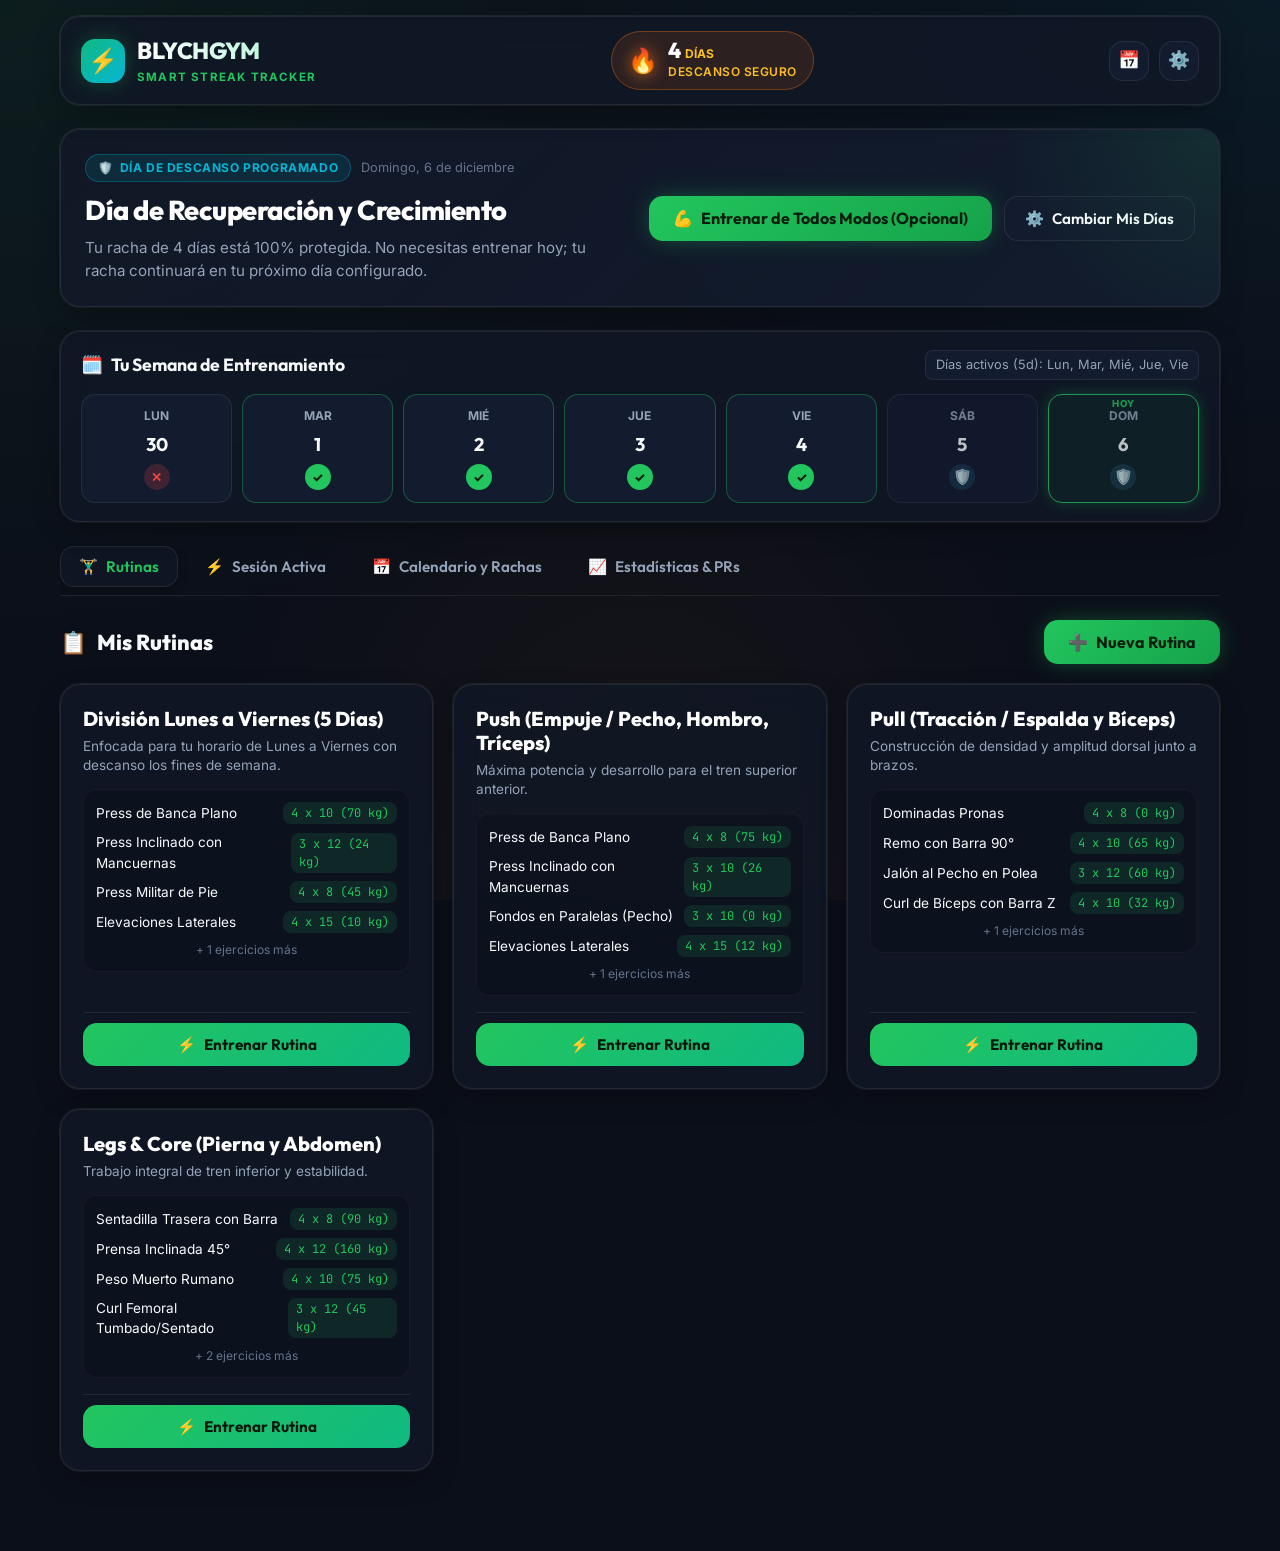
==== commit 0acf6128: "Add files via upload" ====
--- a/GYMTest1/index.html
+++ b/GYMTest1/index.html
@@ -60,15 +60,15 @@
             <span class="badge-pill" id="todayStatusBadge">Cargando...</span>
             <span style="font-size: 0.8rem; color: var(--text-muted);" id="todayDateReadable">--</span>
           </div>
-          <h1 class="today-headline" id="todayHeadline">¡Prepárate para entrenar!</h1>
+          <h1 class="today-headline" id="todayHeadline">¡Bienvenido a BlychGym!</h1>
           <p class="today-subtext" id="todayExplanation">
-            Tu racha se basa en tus días configurados. Los días de descanso no rompen tu racha.
+            Configura tus días de entrenamiento y empieza desde cero a construir tu racha personal.
           </p>
         </div>
 
         <div class="banner-actions">
           <button class="btn-primary" id="btnHeroQuickStart">
-            <span>⚡</span> Iniciar Entrenamiento de Hoy
+            <span>⚡</span> Iniciar Entrenamiento Libre
           </button>
           <button class="btn-secondary" id="btnQuickConfigDays">
             <span>⚙️</span> Cambiar Mis Días
@@ -113,18 +113,19 @@
     </nav>
 
     <!-- ==========================================================================
-         VISTA 1: Rutinas y Catálogo
+         VISTA 1: Rutinas Creadas por el Usuario
          ========================================================================== -->
     <main class="tab-panel active" id="tab-routines">
       <div class="routines-header">
-        <h2 class="section-title"><span>📋</span> Rutinas Disponibles</h2>
-        <button class="btn-secondary" id="btnOpenNewRoutineModal">
+        <h2 class="section-title"><span>📋</span> Mis Rutinas</h2>
+        <button class="btn-primary" id="btnOpenNewRoutineModal">
           <span>➕</span> Nueva Rutina
         </button>
       </div>
 
+      <!-- Contenedor de Rutinas o Estado Vacío -->
       <div class="routines-grid" id="routinesContainer">
-        <!-- Rutinas inyectadas dinámicamente -->
+        <!-- Inyectado por JS -->
       </div>
     </main>
 
@@ -136,10 +137,10 @@
         <div style="font-size: 3.5rem; margin-bottom: 12px;">🏋️</div>
         <h2 style="font-family: var(--font-heading); font-size: 1.5rem; margin-bottom: 8px;">No hay ningún entrenamiento activo</h2>
         <p style="color: var(--text-secondary); max-width: 480px; margin: 0 auto 20px auto;">
-          Selecciona una de tus rutinas o inicia una sesión libre para registrar tus series, pesos y sumar a tu racha de hoy.
+          Inicia una sesión libre o entrena una de tus rutinas creadas para registrar tus series, pesos y sumar a tu racha de hoy.
         </p>
         <button class="btn-primary" id="btnStartQuickFreeSession">
-          <span>⚡</span> Comenzar Sesión Rápida
+          <span>⚡</span> Comenzar Sesión Libre
         </button>
       </div>
 
@@ -148,7 +149,7 @@
         <div class="active-session-header">
           <div class="active-session-title-wrap">
             <span class="active-session-badge"><span>●</span> EN PROGRESO</span>
-            <h2 class="active-session-name" id="activeSessionRoutineName">Push Day</h2>
+            <h2 class="active-session-name" id="activeSessionRoutineName">Sesión Libre</h2>
           </div>
 
           <div class="session-live-timer" id="sessionLiveTimerDisplay">
@@ -297,11 +298,11 @@
         </div>
       </div>
 
-      <!-- Historial Reciente de Sesiones -->
+      <!-- Historial de Sesiones -->
       <div style="margin-top: 30px;">
         <h3 class="section-title"><span>📜</span> Historial de Entrenamientos</h3>
         <div class="history-feed" id="historyFeedContainer">
-          <!-- Inyectado por JS -->
+          <!-- Inyectado por JS con botón de eliminar sesión -->
         </div>
       </div>
     </section>
@@ -315,7 +316,7 @@
       </div>
 
       <div class="routines-grid" id="prCardsContainer">
-        <!-- Renderizado dinámicamente -->
+        <!-- Renderizado dinámicamente a partir de los entrenamientos reales -->
       </div>
 
       <div style="margin-top: 30px; background: var(--bg-card); border: 1px solid var(--border-glass); border-radius: var(--radius-lg); padding: 24px;">
@@ -327,13 +328,13 @@
             • <strong>Días de tu Horario:</strong> Tú marcas los días específicos de la semana que te comprometes a ir al gimnasio (ejemplo: <em>Lunes a Viernes</em>).
           </p>
           <p>
-            • <strong>Días de Descanso Protegidos:</strong> Cualquier día fuera de tu horario (ejemplo: <em>Sábado y Domingo</em>) es considerado un día de recuperación física. Tu racha se congela intacta y NO se pierde.
+            • <strong>Días de Descanso Protegidos:</strong> Cualquier día fuera de tu horario (ejemplo: <em>Sábado y Domingo</em>) es considerado un día de descanso y recuperación. Tu racha se congela intacta y NO se pierde.
           </p>
           <p>
             • <strong>Continuidad Consecutiva:</strong> Al entrenar el Viernes (Día 5) y luego volver el Lunes (Día 6), tu racha suma consecutivamente sin interrupción.
           </p>
           <p>
-            • <strong>Días Perdidos:</strong> Si llega un día configurado (ej. Miércoles) y termina el día sin registrar sesión, la racha se reinicia para mantenerte motivado y disciplinado.
+            • <strong>Días Perdidos:</strong> Si llega un día configurado (ej. Miércoles) y termina el día sin registrar sesión, la racha se reinicia para mantenerte disciplinado.
           </p>
         </div>
       </div>
@@ -342,7 +343,47 @@
   </div> <!-- /app-container -->
 
   <!-- ==========================================================================
-       MODAL 1: Configuración del Horario de Entrenamiento (Días Objetivo)
+       MODAL 1: Crear Nueva Rutina Personalizada
+       ========================================================================== -->
+  <div class="modal-overlay" id="modalNewRoutine">
+    <div class="modal-content" style="max-width: 620px;">
+      <div class="modal-header">
+        <h2 class="modal-title"><span>➕</span> Crear Nueva Rutina</h2>
+        <button class="modal-close-btn" data-close-modal="modalNewRoutine">&times;</button>
+      </div>
+
+      <form id="formCreateRoutine">
+        <div class="form-group">
+          <label class="form-label" for="newRoutineName">Nombre de la Rutina *</label>
+          <input type="text" id="newRoutineName" class="form-input" placeholder="Ej: Pecho y Tríceps, Push Day, Pierna Potencia..." required>
+        </div>
+
+        <div class="form-group">
+          <label class="form-label" for="newRoutineDesc">Descripción u Objetivo (Opcional)</label>
+          <input type="text" id="newRoutineDesc" class="form-input" placeholder="Ej: Hipertrofia pesada, enfoque en hombro lateral...">
+        </div>
+
+        <div style="display: flex; justify-content: space-between; align-items: center; margin: 18px 0 10px 0;">
+          <label class="form-label" style="margin-bottom: 0;">Ejercicios de la Rutina</label>
+          <button type="button" class="btn-secondary" id="btnAddExerciseRowToRoutine" style="font-size: 0.8rem; padding: 6px 12px;">
+            <span>➕</span> Añadir Ejercicio
+          </button>
+        </div>
+
+        <div id="newRoutineExercisesContainer" style="display: flex; flex-direction: column; gap: 10px; max-height: 280px; overflow-y: auto; padding-right: 4px;">
+          <!-- Filas de ejercicios inyectadas por JS -->
+        </div>
+
+        <div style="display: flex; justify-content: flex-end; gap: 10px; margin-top: 22px; border-top: 1px solid var(--border-glass); padding-top: 16px;">
+          <button type="button" class="btn-secondary" data-close-modal="modalNewRoutine">Cancelar</button>
+          <button type="submit" class="btn-primary">Guardar Rutina</button>
+        </div>
+      </form>
+    </div>
+  </div>
+
+  <!-- ==========================================================================
+       MODAL 2: Configuración del Horario de Entrenamiento (Días Objetivo)
        ========================================================================== -->
   <div class="modal-overlay" id="modalSchedule">
     <div class="modal-content">
@@ -432,7 +473,7 @@
   </div>
 
   <!-- ==========================================================================
-       MODAL 2: Preferencias y Respaldo
+       MODAL 3: Preferencias y Borrado Total de Datos
        ========================================================================== -->
   <div class="modal-overlay" id="modalSettings">
     <div class="modal-content">
@@ -463,13 +504,13 @@
         <label class="form-label">Alertas Sonoras</label>
         <div style="display: flex; align-items: center; gap: 10px;">
           <input type="checkbox" id="checkSoundAlerts" checked style="width: 18px; height: 18px;">
-          <label for="checkSoundAlerts" style="font-size: 0.9rem; cursor: pointer;">Reproducir pitido al finalizar el descanso</label>
+          <label for="checkSoundAlerts" style="font-size: 0.9rem; cursor: pointer;">Reproducir sonido al finalizar descanso</label>
         </div>
       </div>
 
       <hr style="border-color: var(--border-glass); margin: 20px 0;">
 
-      <h3 style="font-family: var(--font-heading); font-size: 1rem; margin-bottom: 12px;">Copia de Seguridad</h3>
+      <h3 style="font-family: var(--font-heading); font-size: 1rem; margin-bottom: 8px;">Copia de Seguridad y Limpieza</h3>
       <div style="display: flex; gap: 10px; flex-wrap: wrap; margin-bottom: 20px;">
         <button class="btn-secondary" id="btnExportJson">
           <span>💾</span> Exportar Datos (JSON)
@@ -478,8 +519,8 @@
           <span>📂</span> Importar Datos
           <input type="file" id="fileImportJson" accept=".json" style="display: none;">
         </label>
-        <button class="btn-secondary" id="btnResetData" style="color: var(--status-missed);">
-          <span>🗑️</span> Reiniciar Todo
+        <button class="btn-secondary" id="btnResetData" style="color: var(--status-missed); border-color: rgba(239, 68, 68, 0.4);">
+          <span>🗑️</span> Borrar y Reiniciar Todos los Datos
         </button>
       </div>
 
@@ -490,38 +531,56 @@
   </div>
 
   <!-- ==========================================================================
-       MODAL 3: Añadir Ejercicio a la Sesión / Catálogo
+       MODAL 4: Añadir Ejercicio Personalizado a la Sesión Activa
        ========================================================================== -->
   <div class="modal-overlay" id="modalAddExercise">
-    <div class="modal-content" style="max-width: 600px;">
+    <div class="modal-content" style="max-width: 500px;">
       <div class="modal-header">
-        <h2 class="modal-title"><span>💪</span> Biblioteca de Ejercicios</h2>
+        <h2 class="modal-title"><span>💪</span> Añadir Ejercicio a la Sesión</h2>
         <button class="modal-close-btn" data-close-modal="modalAddExercise">&times;</button>
       </div>
 
-      <div class="form-group">
-        <input type="text" id="exerciseSearchInput" class="form-input" placeholder="Buscar ejercicio por nombre...">
-      </div>
-
-      <div style="display: flex; gap: 6px; overflow-x: auto; padding-bottom: 8px; margin-bottom: 14px;" id="muscleFilterChips">
-        <button class="btn-secondary active" data-muscle="all" style="font-size: 0.75rem; padding: 4px 10px;">Todos</button>
-        <button class="btn-secondary" data-muscle="Pecho" style="font-size: 0.75rem; padding: 4px 10px;">Pecho</button>
-        <button class="btn-secondary" data-muscle="Espalda" style="font-size: 0.75rem; padding: 4px 10px;">Espalda</button>
-        <button class="btn-secondary" data-muscle="Piernas" style="font-size: 0.75rem; padding: 4px 10px;">Piernas</button>
-        <button class="btn-secondary" data-muscle="Hombros" style="font-size: 0.75rem; padding: 4px 10px;">Hombros</button>
-        <button class="btn-secondary" data-muscle="Bíceps" style="font-size: 0.75rem; padding: 4px 10px;">Bíceps</button>
-        <button class="btn-secondary" data-muscle="Tríceps" style="font-size: 0.75rem; padding: 4px 10px;">Tríceps</button>
-        <button class="btn-secondary" data-muscle="Core" style="font-size: 0.75rem; padding: 4px 10px;">Core</button>
-      </div>
-
-      <div style="max-height: 360px; overflow-y: auto; display: flex; flex-direction: column; gap: 8px;" id="exerciseCatalogueList">
-        <!-- Inyectado por JS -->
-      </div>
+      <form id="formAddCustomExerciseToSession">
+        <div class="form-group">
+          <label class="form-label" for="customExName">Nombre del Ejercicio *</label>
+          <input type="text" id="customExName" class="form-input" placeholder="Ej: Press de Banca, Dominadas, Sentadillas..." required>
+        </div>
+
+        <div class="form-group">
+          <label class="form-label" for="customExMuscle">Grupo Muscular (Opcional)</label>
+          <select id="customExMuscle" class="form-select">
+            <option value="Pecho">Pecho</option>
+            <option value="Espalda">Espalda</option>
+            <option value="Piernas">Piernas</option>
+            <option value="Hombros">Hombros</option>
+            <option value="Bíceps">Bíceps</option>
+            <option value="Tríceps">Tríceps</option>
+            <option value="Core / Abdomen">Core / Abdomen</option>
+            <option value="General">General / Cardio</option>
+          </select>
+        </div>
+
+        <div style="display: grid; grid-template-columns: 1fr 1fr; gap: 12px;">
+          <div class="form-group">
+            <label class="form-label" for="customExInitialSets">Series Iniciales</label>
+            <input type="number" id="customExInitialSets" class="form-input" value="3" min="1" max="20">
+          </div>
+          <div class="form-group">
+            <label class="form-label" for="customExInitialReps">Reps por Serie</label>
+            <input type="number" id="customExInitialReps" class="form-input" value="10" min="1" max="100">
+          </div>
+        </div>
+
+        <div style="display: flex; justify-content: flex-end; gap: 10px; margin-top: 14px;">
+          <button type="button" class="btn-secondary" data-close-modal="modalAddExercise">Cancelar</button>
+          <button type="submit" class="btn-primary">Añadir a Sesión</button>
+        </div>
+      </form>
     </div>
   </div>
 
   <!-- ==========================================================================
-       MODAL 4: Detalle de Sesión del Calendario
+       MODAL 5: Detalle de Sesión del Calendario (Con Opción de Borrar)
        ========================================================================== -->
   <div class="modal-overlay" id="modalSessionDetail">
     <div class="modal-content">
@@ -529,29 +588,34 @@
         <h2 class="modal-title" id="detailModalTitle">Detalle de Sesión</h2>
         <button class="modal-close-btn" data-close-modal="modalSessionDetail">&times;</button>
       </div>
+
       <div id="detailModalContent">
         <!-- Renderizado dinámico -->
       </div>
-      <div style="display: flex; justify-content: flex-end; margin-top: 20px;">
-        <button class="btn-secondary" data-close-modal="modalSessionDetail">Cerrar</button>
+
+      <div style="display: flex; justify-content: space-between; align-items: center; margin-top: 20px; border-top: 1px solid var(--border-glass); padding-top: 14px;">
+        <button class="btn-secondary" id="btnDeleteSessionFromModal" style="color: var(--status-missed); border-color: rgba(239, 68, 68, 0.3); display: none;">
+          <span>🗑️</span> Borrar Entrenamiento de Este Día
+        </button>
+        <button class="btn-secondary" data-close-modal="modalSessionDetail" style="margin-left: auto;">Cerrar</button>
       </div>
     </div>
   </div>
 
   <!-- ==========================================================================
-       MODAL 5: Celebración de Racha Incremental
+       MODAL 6: Celebración de Racha Incremental
        ========================================================================== -->
   <div class="modal-overlay" id="modalCelebration">
     <div class="modal-content" style="max-width: 440px; text-align: center;">
       <div class="streak-celebration-dialog">
         <div class="celebration-flame">🔥</div>
         <h2 style="font-family: var(--font-heading); font-size: 1.8rem; color: #fff;">¡RACHA AUMENTADA!</h2>
-        <div class="celebration-streak-count" id="celebrationStreakNumber">5</div>
+        <div class="celebration-streak-count" id="celebrationStreakNumber">1</div>
         <p style="color: var(--fire-yellow); font-weight: 700; text-transform: uppercase; letter-spacing: 1px;">
           Días Programados Consecutivos
         </p>
         <p style="color: var(--text-secondary); font-size: 0.95rem;" id="celebrationMessage">
-          ¡Excelente disciplina! Tu horario de Lunes a Viernes sigue impecable.
+          ¡Excelente disciplina! Has cumplido tu día programado.
         </p>
         <button class="btn-primary" data-close-modal="modalCelebration" style="width: 100%; margin-top: 10px;">
           ¡A Seguir Rompiéndola! 💪
